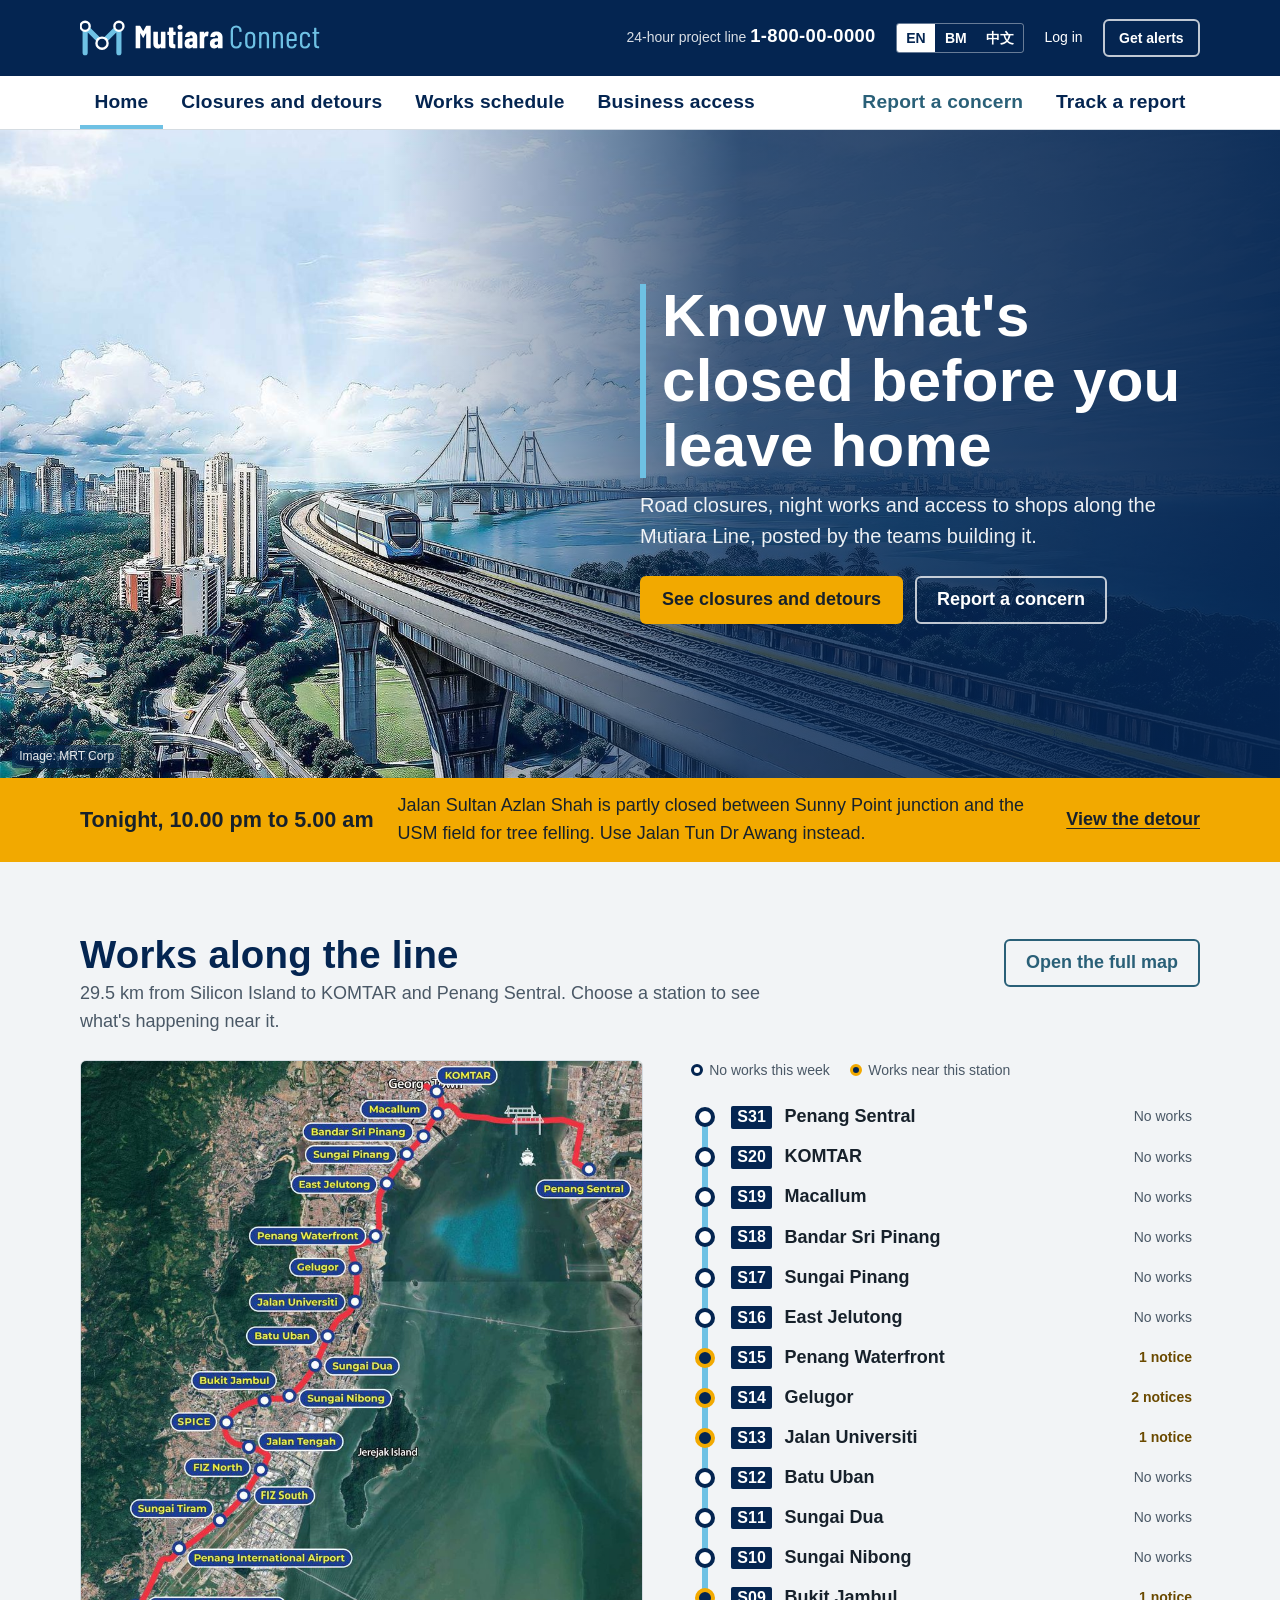
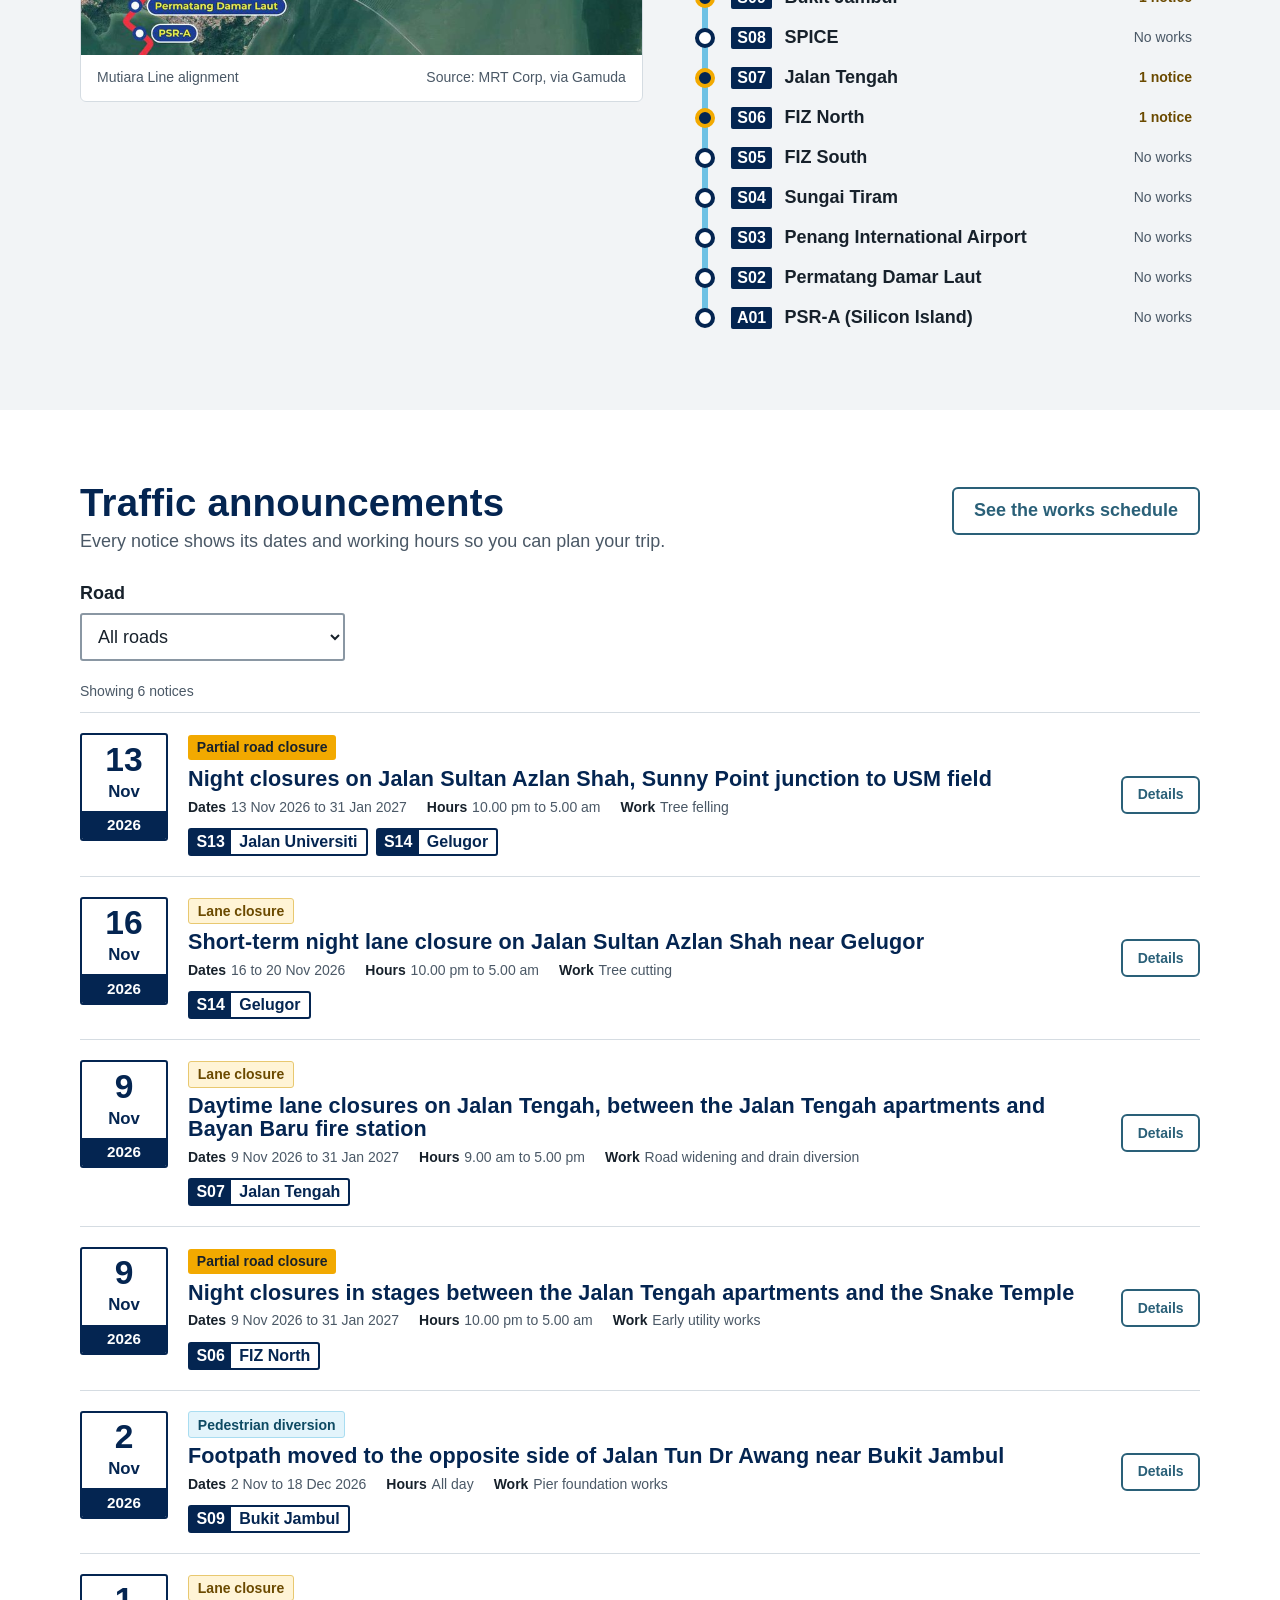
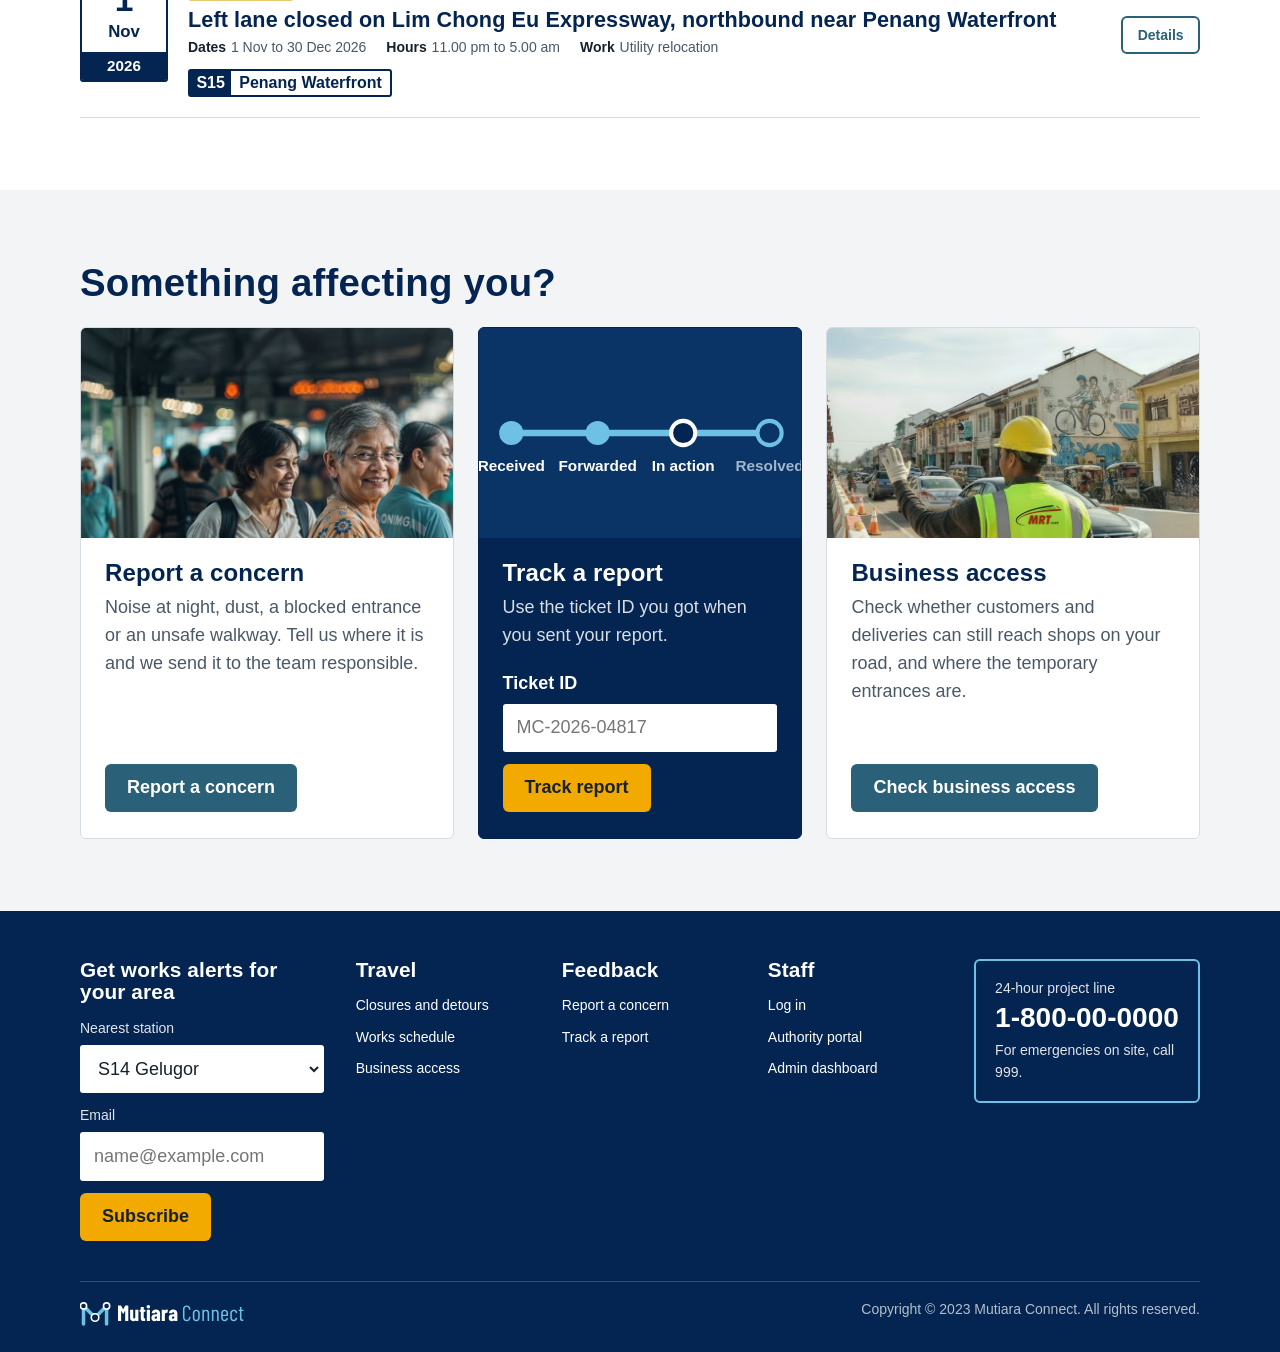
==== index.html @ 2055960b "Add Mutiara Connect homepage, shared theme, logo and starter pages (admin, login, report, schedule, " ====
<!DOCTYPE html>
<html lang="en">
<head>
  <meta charset="utf-8">
  <meta name="viewport" content="width=device-width, initial-scale=1">
  <title>Mutiara Connect | Penang LRT Mutiara Line construction updates</title>
  <meta name="description" content="Road closures, night works, business access and feedback for the Penang LRT Mutiara Line construction.">
  <link rel="icon" href="images/brand/icon.svg" type="image/svg+xml">
  <link rel="stylesheet" href="css/theme.css?v=2">
  <link rel="stylesheet" href="css/home.css?v=2">
</head>
<body data-page="home">
  <a class="skip-link" href="#main">Skip to main content</a>

  <!-- ===== HEADER (copy as-is to every page) ===== -->
  <header class="site-header">
    <div class="utility-bar">
      <div class="container">
        <a class="brand" href="index.html"><img src="images/brand/logo-white.svg" alt="Mutiara Connect home" width="331" height="60"></a>
        <div class="utility-links">
          <span class="hotline">24-hour project line <strong>1-800-00-0000</strong></span>
          <div class="lang-switch" role="group" aria-label="Language">
            <button type="button" aria-pressed="true">EN</button>
            <button type="button" aria-pressed="false">BM</button>
            <button type="button" aria-pressed="false">中文</button>
          </div>
          <a href="login.html">Log in</a>
          <a class="btn btn-sm btn-light" href="#alerts">Get alerts</a>
        </div>
        <button class="nav-toggle" type="button" aria-expanded="false" aria-controls="main-nav">Menu</button>
      </div>
    </div>
    <nav class="main-nav" id="main-nav" aria-label="Main">
      <div class="container">
        <ul>
          <li><a href="index.html" data-nav="home">Home</a></li>
          <li><a href="closures.html" data-nav="closures">Closures and detours</a></li>
          <li><a href="schedule.html" data-nav="schedule">Works schedule</a></li>
          <li><a href="business-access.html" data-nav="business">Business access</a></li>
          <li class="nav-report"><a href="report.html" data-nav="report">Report a concern</a></li>
          <li><a href="track.html" data-nav="track">Track a report</a></li>
        </ul>
      </div>
    </nav>
  </header>
  <!-- ===== END HEADER ===== -->

  <main id="main">
    <!-- Hero -->
    <section class="hero" aria-labelledby="hero-title">
      <img class="hero-photo" src="images/hero-mutiara-line.jpg" alt="Artist's impression of a Mutiara Line train on the elevated track beside the Penang coast" width="1920" height="1082">
      <div class="container hero-inner">
        <div class="hero-text">
          <h1 id="hero-title">Know what's closed before you leave home</h1>
          <p>Road closures, night works and access to shops along the Mutiara Line, posted by the teams building it.</p>
          <div class="hero-actions">
            <a class="btn btn-amber" href="closures.html">See closures and detours</a>
            <a class="btn btn-light" href="report.html">Report a concern</a>
          </div>
        </div>
      </div>
      <span class="photo-credit">Image: MRT Corp</span>
    </section>

    <!-- Tonight -->
    <section class="tonight" aria-label="Tonight's closure">
      <div class="container">
        <strong>Tonight, 10.00 pm to 5.00 am</strong>
        <p>Jalan Sultan Azlan Shah is partly closed between Sunny Point junction and the USM field for tree felling. Use Jalan Tun Dr Awang instead.</p>
        <a href="closures.html">View the detour</a>
      </div>
    </section>

    <!-- Map + stations -->
    <section class="section section--ground" aria-labelledby="line-title">
      <div class="container">
        <div class="section-head">
          <div>
            <h2 id="line-title">Works along the line</h2>
            <p>29.5 km from Silicon Island to KOMTAR and Penang Sentral. Choose a station to see what's happening near it.</p>
          </div>
          <a class="btn btn-outline" href="closures.html">Open the full map</a>
        </div>
        <div class="line-grid">
          <figure class="map-figure">
            <img src="images/alignment-map.jpg" alt="Map of the Mutiara Line alignment from PSR-A in the south to KOMTAR and Penang Sentral in the north" width="900" height="954">
            <figcaption><span>Mutiara Line alignment</span><span>Source: MRT Corp, via Gamuda</span></figcaption>
          </figure>
          <div>
            <p class="line-legend"><span>No works this week</span><span class="lg-works">Works near this station</span></p>
            <ol class="station-line">
              <li><a href="closures.html?station=S31"><span class="code">S31</span><span class="name">Penang Sentral</span><span class="works">No works</span></a></li>
              <li><a href="closures.html?station=S20"><span class="code">S20</span><span class="name">KOMTAR</span><span class="works">No works</span></a></li>
              <li><a href="closures.html?station=S19"><span class="code">S19</span><span class="name">Macallum</span><span class="works">No works</span></a></li>
              <li><a href="closures.html?station=S18"><span class="code">S18</span><span class="name">Bandar Sri Pinang</span><span class="works">No works</span></a></li>
              <li><a href="closures.html?station=S17"><span class="code">S17</span><span class="name">Sungai Pinang</span><span class="works">No works</span></a></li>
              <li><a href="closures.html?station=S16"><span class="code">S16</span><span class="name">East Jelutong</span><span class="works">No works</span></a></li>
              <li class="has-works"><a href="closures.html?station=S15"><span class="code">S15</span><span class="name">Penang Waterfront</span><span class="works">1 notice</span></a></li>
              <li class="has-works"><a href="closures.html?station=S14"><span class="code">S14</span><span class="name">Gelugor</span><span class="works">2 notices</span></a></li>
              <li class="has-works"><a href="closures.html?station=S13"><span class="code">S13</span><span class="name">Jalan Universiti</span><span class="works">1 notice</span></a></li>
              <li><a href="closures.html?station=S12"><span class="code">S12</span><span class="name">Batu Uban</span><span class="works">No works</span></a></li>
              <li><a href="closures.html?station=S11"><span class="code">S11</span><span class="name">Sungai Dua</span><span class="works">No works</span></a></li>
              <li><a href="closures.html?station=S10"><span class="code">S10</span><span class="name">Sungai Nibong</span><span class="works">No works</span></a></li>
              <li class="has-works"><a href="closures.html?station=S09"><span class="code">S09</span><span class="name">Bukit Jambul</span><span class="works">1 notice</span></a></li>
              <li><a href="closures.html?station=S08"><span class="code">S08</span><span class="name">SPICE</span><span class="works">No works</span></a></li>
              <li class="has-works"><a href="closures.html?station=S07"><span class="code">S07</span><span class="name">Jalan Tengah</span><span class="works">1 notice</span></a></li>
              <li class="has-works"><a href="closures.html?station=S06"><span class="code">S06</span><span class="name">FIZ North</span><span class="works">1 notice</span></a></li>
              <li><a href="closures.html?station=S05"><span class="code">S05</span><span class="name">FIZ South</span><span class="works">No works</span></a></li>
              <li><a href="closures.html?station=S04"><span class="code">S04</span><span class="name">Sungai Tiram</span><span class="works">No works</span></a></li>
              <li><a href="closures.html?station=S03"><span class="code">S03</span><span class="name">Penang International Airport</span><span class="works">No works</span></a></li>
              <li><a href="closures.html?station=S02"><span class="code">S02</span><span class="name">Permatang Damar Laut</span><span class="works">No works</span></a></li>
              <li><a href="closures.html?station=A01"><span class="code">A01</span><span class="name">PSR-A (Silicon Island)</span><span class="works">No works</span></a></li>
            </ol>
          </div>
        </div>
      </div>
    </section>

    <!-- Traffic announcements -->
    <section class="section" aria-labelledby="notices-title">
      <div class="container">
        <div class="section-head">
          <div>
            <h2 id="notices-title">Traffic announcements</h2>
            <p>Every notice shows its dates and working hours so you can plan your trip.</p>
          </div>
          <a class="btn btn-outline" href="schedule.html">See the works schedule</a>
        </div>

        <form class="filter-bar" onsubmit="return false">
          <div class="field">
            <label for="road-filter">Road</label>
            <select id="road-filter">
              <option value="all">All roads</option>
              <option value="sultan-azlan-shah">Jalan Sultan Azlan Shah</option>
              <option value="jalan-tengah">Jalan Tengah</option>
              <option value="tun-dr-awang">Jalan Tun Dr Awang</option>
              <option value="lim-chong-eu">Lim Chong Eu Expressway</option>
            </select>
          </div>
        </form>
        <p class="filter-count" id="filter-count" aria-live="polite">Showing 6 notices</p>

        <ul class="notice-list" id="notice-list">
          <li class="notice" data-road="sultan-azlan-shah">
            <div class="date-block" aria-hidden="true"><span class="d">13</span><span class="m">Nov</span><span class="y">2026</span></div>
            <div>
              <span class="tag tag-closure">Partial road closure</span>
              <h3><a href="closures.html#n1">Night closures on Jalan Sultan Azlan Shah, Sunny Point junction to USM field</a></h3>
              <dl class="notice-meta"><div><dt>Dates</dt><dd>13 Nov 2026 to 31 Jan 2027</dd></div><div><dt>Hours</dt><dd>10.00 pm to 5.00 am</dd></div><div><dt>Work</dt><dd>Tree felling</dd></div></dl>
              <div class="notice-places"><a class="station" href="closures.html?station=S13"><b>S13</b><span>Jalan Universiti</span></a><a class="station" href="closures.html?station=S14"><b>S14</b><span>Gelugor</span></a></div>
            </div>
            <a class="btn btn-sm btn-outline" href="closures.html#n1">Details</a>
          </li>
          <li class="notice" data-road="sultan-azlan-shah">
            <div class="date-block" aria-hidden="true"><span class="d">16</span><span class="m">Nov</span><span class="y">2026</span></div>
            <div>
              <span class="tag tag-lane">Lane closure</span>
              <h3><a href="closures.html#n2">Short-term night lane closure on Jalan Sultan Azlan Shah near Gelugor</a></h3>
              <dl class="notice-meta"><div><dt>Dates</dt><dd>16 to 20 Nov 2026</dd></div><div><dt>Hours</dt><dd>10.00 pm to 5.00 am</dd></div><div><dt>Work</dt><dd>Tree cutting</dd></div></dl>
              <div class="notice-places"><a class="station" href="closures.html?station=S14"><b>S14</b><span>Gelugor</span></a></div>
            </div>
            <a class="btn btn-sm btn-outline" href="closures.html#n2">Details</a>
          </li>
          <li class="notice" data-road="jalan-tengah">
            <div class="date-block" aria-hidden="true"><span class="d">9</span><span class="m">Nov</span><span class="y">2026</span></div>
            <div>
              <span class="tag tag-lane">Lane closure</span>
              <h3><a href="closures.html#n3">Daytime lane closures on Jalan Tengah, between the Jalan Tengah apartments and Bayan Baru fire station</a></h3>
              <dl class="notice-meta"><div><dt>Dates</dt><dd>9 Nov 2026 to 31 Jan 2027</dd></div><div><dt>Hours</dt><dd>9.00 am to 5.00 pm</dd></div><div><dt>Work</dt><dd>Road widening and drain diversion</dd></div></dl>
              <div class="notice-places"><a class="station" href="closures.html?station=S07"><b>S07</b><span>Jalan Tengah</span></a></div>
            </div>
            <a class="btn btn-sm btn-outline" href="closures.html#n3">Details</a>
          </li>
          <li class="notice" data-road="sultan-azlan-shah">
            <div class="date-block" aria-hidden="true"><span class="d">9</span><span class="m">Nov</span><span class="y">2026</span></div>
            <div>
              <span class="tag tag-closure">Partial road closure</span>
              <h3><a href="closures.html#n4">Night closures in stages between the Jalan Tengah apartments and the Snake Temple</a></h3>
              <dl class="notice-meta"><div><dt>Dates</dt><dd>9 Nov 2026 to 31 Jan 2027</dd></div><div><dt>Hours</dt><dd>10.00 pm to 5.00 am</dd></div><div><dt>Work</dt><dd>Early utility works</dd></div></dl>
              <div class="notice-places"><a class="station" href="closures.html?station=S06"><b>S06</b><span>FIZ North</span></a></div>
            </div>
            <a class="btn btn-sm btn-outline" href="closures.html#n4">Details</a>
          </li>
          <li class="notice" data-road="tun-dr-awang">
            <div class="date-block" aria-hidden="true"><span class="d">2</span><span class="m">Nov</span><span class="y">2026</span></div>
            <div>
              <span class="tag tag-walk">Pedestrian diversion</span>
              <h3><a href="closures.html#n5">Footpath moved to the opposite side of Jalan Tun Dr Awang near Bukit Jambul</a></h3>
              <dl class="notice-meta"><div><dt>Dates</dt><dd>2 Nov to 18 Dec 2026</dd></div><div><dt>Hours</dt><dd>All day</dd></div><div><dt>Work</dt><dd>Pier foundation works</dd></div></dl>
              <div class="notice-places"><a class="station" href="closures.html?station=S09"><b>S09</b><span>Bukit Jambul</span></a></div>
            </div>
            <a class="btn btn-sm btn-outline" href="closures.html#n5">Details</a>
          </li>
          <li class="notice" data-road="lim-chong-eu">
            <div class="date-block" aria-hidden="true"><span class="d">1</span><span class="m">Nov</span><span class="y">2026</span></div>
            <div>
              <span class="tag tag-lane">Lane closure</span>
              <h3><a href="closures.html#n6">Left lane closed on Lim Chong Eu Expressway, northbound near Penang Waterfront</a></h3>
              <dl class="notice-meta"><div><dt>Dates</dt><dd>1 Nov to 30 Dec 2026</dd></div><div><dt>Hours</dt><dd>11.00 pm to 5.00 am</dd></div><div><dt>Work</dt><dd>Utility relocation</dd></div></dl>
              <div class="notice-places"><a class="station" href="closures.html?station=S15"><b>S15</b><span>Penang Waterfront</span></a></div>
            </div>
            <a class="btn btn-sm btn-outline" href="closures.html#n6">Details</a>
          </li>
        </ul>
        <p class="filter-count" id="no-results" hidden>No current notices on this road.</p>
      </div>
    </section>

    <!-- Tasks -->
    <section class="section section--ground" aria-labelledby="tasks-title">
      <div class="container">
        <div class="section-head"><h2 id="tasks-title">Something affecting you?</h2></div>
        <div class="tasks">
          <article class="task">
            <img src="images/station-commuters.jpg" alt="" width="1200" height="445">
            <div class="task-body">
              <h3>Report a concern</h3>
              <p>Noise at night, dust, a blocked entrance or an unsafe walkway. Tell us where it is and we send it to the team responsible.</p>
              <a class="btn btn-primary" href="report.html">Report a concern</a>
            </div>
          </article>

          <article class="task task-track">
            <div class="track-line" aria-hidden="true">
              <svg viewBox="0 0 400 210" preserveAspectRatio="xMidYMid meet">
                <line x1="40" y1="105" x2="360" y2="105" stroke="#6EC1E4" stroke-width="8" stroke-linecap="round"/>
                <circle cx="40" cy="105" r="15" fill="#6EC1E4"/>
                <circle cx="147" cy="105" r="15" fill="#6EC1E4"/>
                <circle cx="253" cy="105" r="15" fill="#042551" stroke="#FFFFFF" stroke-width="5"/>
                <circle cx="360" cy="105" r="15" fill="#0B3466" stroke="#6EC1E4" stroke-width="5"/>
                <g font-family="Barlow Condensed, Arial Narrow, sans-serif" font-size="19" font-weight="600" fill="#FFFFFF" text-anchor="middle">
                  <text x="40" y="152">Received</text><text x="147" y="152">Forwarded</text><text x="253" y="152">In action</text><text x="360" y="152" fill="#9FB6CC">Resolved</text>
                </g>
              </svg>
            </div>
            <div class="task-body">
              <h3>Track a report</h3>
              <p>Use the ticket ID you got when you sent your report.</p>
              <form action="track.html" method="get">
                <label for="ticket">Ticket ID</label>
                <input id="ticket" name="id" type="text" placeholder="MC-2026-04817" autocomplete="off">
                <button class="btn btn-amber" type="submit">Track report</button>
              </form>
            </div>
          </article>

          <article class="task">
            <img src="images/traffic-marshal.jpg" alt="" width="760" height="790" style="object-position: center 30%">
            <div class="task-body">
              <h3>Business access</h3>
              <p>Check whether customers and deliveries can still reach shops on your road, and where the temporary entrances are.</p>
              <a class="btn btn-primary" href="business-access.html">Check business access</a>
            </div>
          </article>
        </div>
      </div>
    </section>
  </main>

  <!-- ===== FOOTER (copy as-is to every page) ===== -->
  <footer class="site-footer">
    <div class="container">
      <div class="footer-main">
        <form class="alert-signup" id="alerts" action="#alerts" onsubmit="return false">
          <h2>Get works alerts for your area</h2>
          <label for="alert-station">Nearest station</label>
          <select id="alert-station">
            <option>S14 Gelugor</option><option>S13 Jalan Universiti</option><option>S07 Jalan Tengah</option><option>S20 KOMTAR</option><option>S09 Bukit Jambul</option>
          </select>
          <label for="alert-email">Email</label>
          <input id="alert-email" type="email" placeholder="name@example.com">
          <button class="btn btn-amber" type="submit">Subscribe</button>
        </form>
        <div>
          <h2>Travel</h2>
          <ul><li><a href="closures.html">Closures and detours</a></li><li><a href="schedule.html">Works schedule</a></li><li><a href="business-access.html">Business access</a></li></ul>
        </div>
        <div>
          <h2>Feedback</h2>
          <ul><li><a href="report.html">Report a concern</a></li><li><a href="track.html">Track a report</a></li></ul>
        </div>
        <div>
          <h2>Staff</h2>
          <ul><li><a href="login.html">Log in</a></li><li><a href="authority.html">Authority portal</a></li><li><a href="admin.html">Admin dashboard</a></li></ul>
        </div>
        <div class="hotline-box">
          24-hour project line
          <span class="num">1-800-00-0000</span>
          For emergencies on site, call 999.
        </div>
      </div>
      <div class="footer-base">
        <img src="images/brand/logo-white.svg" alt="Mutiara Connect" width="331" height="60">
        <span>Copyright &copy; 2023 Mutiara Connect. All rights reserved.</span>
      </div>
    </div>
  </footer>
  <!-- ===== END FOOTER ===== -->

  <script src="js/main.js?v=2"></script>
</body>
</html>
---- css/theme.css ----
/* =========================================================
   Mutiara Connect – shared theme
   Every page links this file. Do not restyle the header,
   nav or footer per page: change them here so all pages match.
   ========================================================= */

/* ---------- Fonts (self-hosted, work offline) ---------- */
@font-face { font-family: "Barlow Condensed"; font-weight: 600; font-display: swap;
  src: url("../fonts/barlow-condensed-latin-600-normal.woff2") format("woff2"); }
@font-face { font-family: "Barlow Condensed"; font-weight: 700; font-display: swap;
  src: url("../fonts/barlow-condensed-latin-700-normal.woff2") format("woff2"); }
@font-face { font-family: "Atkinson Hyperlegible"; font-weight: 400; font-display: swap;
  src: url("../fonts/atkinson-hyperlegible-latin-400-normal.woff2") format("woff2"); }
@font-face { font-family: "Atkinson Hyperlegible"; font-weight: 700; font-display: swap;
  src: url("../fonts/atkinson-hyperlegible-latin-700-normal.woff2") format("woff2"); }

/* ---------- Design tokens ---------- */
:root {
  /* colour */
  --navy: #042551;        /* header, footer, page headers */
  --blue: #2A6078;        /* buttons, links, primary actions */
  --blue-dark: #1F4A5D;   /* hover on blue */
  --sky: #6EC1E4;         /* the line, focus ring, accents on navy */
  --amber: #F2A900;       /* closures and alerts ONLY */
  --amber-soft: #FFF4D6;
  --ground: #F2F4F6;      /* page background bands */
  --line: #D5DCE2;        /* borders */
  --ink: #17212B;         /* body text */
  --ink-soft: #4A5866;    /* secondary text */
  --white: #FFFFFF;
  --green: #2E7D4F;       /* resolved / open */
  --red: #B3261E;         /* errors */

  /* type */
  --font-display: "Barlow Condensed", "Arial Narrow", sans-serif;
  --font-body: "Atkinson Hyperlegible", "Segoe UI", Arial, sans-serif;
  --text-sm: 0.875rem;    /* 15.75px */
  --text-base: 1.125rem;  /* 18px body: readable for elderly users */
  --text-lg: 1.25rem;
  --h1: clamp(2.5rem, 5vw, 3.75rem);
  --h2: clamp(1.9rem, 3.2vw, 2.4rem);
  --h3: 1.5rem;

  /* layout */
  --container: 1200px;
  --gutter: clamp(1rem, 4vw, 2.5rem);
  --radius-sm: 3px;       /* chips, inputs */
  --radius: 6px;          /* buttons, panels */
}

/* ---------- Base ---------- */
*, *::before, *::after { box-sizing: border-box; }
[hidden] { display: none !important; }  /* lets JS hide items even when CSS sets display */
html { -webkit-text-size-adjust: 100%; }
body {
  margin: 0;
  font-family: var(--font-body);
  font-size: var(--text-base);
  line-height: 1.55;
  color: var(--ink);
  background: var(--white);
}
img { max-width: 100%; display: block; }
h1, h2, h3, h4 {
  font-family: var(--font-display);
  font-weight: 700;
  line-height: 1.08;
  letter-spacing: 0.005em;
  margin: 0 0 0.5em;
  color: var(--navy);
}
h1 { font-size: var(--h1); }
h2 { font-size: var(--h2); }
h3 { font-size: var(--h3); font-weight: 600; }
p { margin: 0 0 1em; max-width: 68ch; }
a { color: var(--blue); text-underline-offset: 3px; }
a:hover { color: var(--blue-dark); }
:focus-visible { outline: 3px solid var(--sky); outline-offset: 2px; }

.container { max-width: var(--container); margin: 0 auto; padding: 0 var(--gutter); }
.section { padding: clamp(2.5rem, 6vw, 4.5rem) 0; }
.section--ground { background: var(--ground); }
.section-head { display: flex; align-items: baseline; justify-content: space-between; gap: 1rem; flex-wrap: wrap; margin-bottom: 1.5rem; }
.section-head h2 { margin: 0; }
.section-head p { margin: 0.25rem 0 0; color: var(--ink-soft); }
.visually-hidden { position: absolute !important; width: 1px; height: 1px; overflow: hidden; clip: rect(0 0 0 0); white-space: nowrap; }
.skip-link { position: absolute; left: 1rem; top: -3rem; background: var(--white); color: var(--navy); padding: 0.5rem 1rem; z-index: 100; font-weight: 700; }
.skip-link:focus { top: 0.5rem; }

/* ---------- Buttons ---------- */
.btn {
  display: inline-flex; align-items: center; justify-content: center; gap: 0.5rem;
  min-height: 48px; padding: 0.6rem 1.25rem;
  font: 700 var(--text-base)/1.2 var(--font-body);
  border-radius: var(--radius); border: 2px solid transparent;
  text-decoration: none; cursor: pointer;
}
.btn-primary { background: var(--blue); color: var(--white); }
.btn-primary:hover { background: var(--blue-dark); color: var(--white); }
.btn-amber { background: var(--amber); color: var(--ink); }
.btn-amber:hover { background: #DB9900; color: var(--ink); }
.btn-outline { background: transparent; color: var(--blue); border-color: var(--blue); }
.btn-outline:hover { background: var(--blue); color: var(--white); }
.btn-light { background: transparent; color: var(--white); border-color: rgba(255,255,255,.75); }
.btn-light:hover { background: var(--white); color: var(--navy); }
.btn-sm { min-height: 38px; padding: 0.35rem 0.9rem; font-size: var(--text-sm); }

/* ---------- Header: utility bar + main nav (Sydney Metro pattern) ---------- */
.utility-bar { background: var(--navy); color: var(--white); }
.utility-bar .container { display: flex; align-items: center; gap: 1.5rem; min-height: 76px; }
.brand { display: inline-flex; flex-shrink: 0; }
.brand img { height: 44px; width: auto; }
.utility-links { margin-left: auto; display: flex; align-items: center; gap: 1.25rem; font-size: var(--text-sm); }
.utility-links a { color: var(--white); text-decoration: none; }
.utility-links a:hover { text-decoration: underline; color: var(--white); }
.hotline { color: rgba(255,255,255,.85); white-space: nowrap; }
.hotline strong { color: var(--white); font: 700 1.15rem/1 var(--font-display); letter-spacing: .02em; }
.lang-switch { display: inline-flex; border: 1px solid rgba(255,255,255,.4); border-radius: var(--radius-sm); overflow: hidden; }
.lang-switch button { background: none; border: 0; color: var(--white); font: 700 var(--text-sm)/1 var(--font-body); padding: 0.45rem 0.6rem; cursor: pointer; }
.lang-switch button[aria-pressed="true"] { background: var(--white); color: var(--navy); }
.nav-toggle { display: none; margin-left: auto; background: none; border: 2px solid rgba(255,255,255,.6); color: var(--white); border-radius: var(--radius); font: 700 var(--text-sm)/1 var(--font-body); padding: 0.6rem 0.8rem; cursor: pointer; }

.main-nav { background: var(--white); border-bottom: 1px solid var(--line); }
.main-nav ul { list-style: none; margin: 0; padding: 0; display: flex; gap: 0.25rem; }
.main-nav a {
  display: block; padding: 1rem 0.9rem 0.85rem;
  font: 600 1.2rem/1 var(--font-display); letter-spacing: 0.01em;
  color: var(--navy); text-decoration: none;
  border-bottom: 4px solid transparent;
}
.main-nav a:hover { border-bottom-color: var(--line); }
.main-nav a[aria-current="page"] { border-bottom-color: var(--sky); }
.main-nav li.nav-report { margin-left: auto; }
.main-nav li.nav-report a { color: var(--blue); }

/* ---------- Inner page header (use on every page except home) ---------- */
.page-header { background: var(--navy); color: var(--white); padding: 2.25rem 0 2.5rem; }
.page-header .breadcrumb { font-size: var(--text-sm); margin-bottom: 1rem; color: rgba(255,255,255,.8); }
.page-header .breadcrumb a { color: var(--white); }
.page-header h1 { color: var(--white); margin: 0; padding-left: 1rem; border-left: 6px solid var(--sky); }
.page-header p { margin: 0.9rem 0 0; color: rgba(255,255,255,.88); font-size: var(--text-lg); }

/* ---------- Signage chips ---------- */
.station {
  display: inline-flex; align-items: stretch; border: 2px solid var(--navy); border-radius: var(--radius-sm);
  font: 600 1rem/1 var(--font-display); text-decoration: none; color: var(--navy); background: var(--white);
  white-space: nowrap;
}
.station b { background: var(--navy); color: var(--white); padding: 0.25rem 0.4rem; font-weight: 700; }
.station span { padding: 0.25rem 0.5rem; }
a.station:hover { background: var(--ground); color: var(--navy); }
.tag {
  display: inline-block; padding: 0.2rem 0.55rem; border-radius: var(--radius-sm);
  font: 700 var(--text-sm)/1.3 var(--font-body);
}
.tag-closure { background: var(--amber); color: var(--ink); }
.tag-lane { background: var(--amber-soft); color: #6B4A00; border: 1px solid #E8C870; }
.tag-walk { background: #E3F4FB; color: #0E4A63; border: 1px solid #A9DDF1; }
.tag-business { background: #E8EEF2; color: var(--blue-dark); border: 1px solid #C3D1DA; }

/* ---------- Notice list (traffic announcements) ---------- */
.notice-list { list-style: none; margin: 0; padding: 0; border-top: 1px solid var(--line); }
.notice { display: grid; grid-template-columns: 88px 1fr auto; gap: 1.25rem; padding: 1.25rem 0; border-bottom: 1px solid var(--line); align-items: start; }
.date-block { text-align: center; border: 2px solid var(--navy); border-radius: var(--radius-sm); overflow: hidden; font-family: var(--font-display); color: var(--navy); }
.date-block .d { display: block; font-size: 2.1rem; font-weight: 700; line-height: 1; padding: 0.45rem 0 0.15rem; }
.date-block .m { display: block; font-size: 1.05rem; font-weight: 600; padding-bottom: 0.4rem; }
.date-block .y { display: block; background: var(--navy); color: var(--white); font-size: 0.95rem; font-weight: 600; padding: 0.15rem 0; }
.notice h3 { font-size: 1.35rem; margin: 0.35rem 0 0.4rem; }
.notice h3 a { color: var(--navy); text-decoration: none; }
.notice h3 a:hover { text-decoration: underline; }
.notice-meta { display: flex; flex-wrap: wrap; gap: 0.5rem 1.25rem; color: var(--ink-soft); font-size: var(--text-sm); margin: 0 0 0.6rem; }
.notice-meta dt { font-weight: 700; color: var(--ink); display: inline; }
.notice-meta dd { display: inline; margin: 0 0 0 0.3rem; }
.notice-places { display: flex; flex-wrap: wrap; gap: 0.5rem; }
.notice .btn { align-self: center; }

/* ---------- Panels & forms ---------- */
.panel { background: var(--white); border: 1px solid var(--line); border-radius: var(--radius); padding: 1.5rem; }
.field { margin-bottom: 1.25rem; }
.field label { display: block; font-weight: 700; margin-bottom: 0.35rem; }
.field .help { display: block; color: var(--ink-soft); font-size: var(--text-sm); margin-bottom: 0.35rem; }
input[type="text"], input[type="email"], input[type="password"], input[type="tel"], input[type="date"], select, textarea {
  width: 100%; min-height: 48px; padding: 0.6rem 0.75rem;
  font: var(--text-base)/1.4 var(--font-body); color: var(--ink);
  background: var(--white); border: 2px solid #8A97A3; border-radius: var(--radius-sm);
}
textarea { min-height: 140px; resize: vertical; }
input:focus, select:focus, textarea:focus { border-color: var(--blue); }
.field.has-error input, .field.has-error select, .field.has-error textarea { border-color: var(--red); }
.error-text { color: var(--red); font-weight: 700; font-size: var(--text-sm); }

/* ---------- Complaint status steps (Track a report) ---------- */
.status-steps { list-style: none; margin: 0; padding: 0; display: grid; grid-template-columns: repeat(4, 1fr); counter-reset: none; }
.status-steps li { position: relative; padding-top: 2rem; font-weight: 700; color: var(--ink-soft); font-size: var(--text-sm); }
.status-steps li::before { content: ""; position: absolute; top: 0.45rem; left: 0; right: 0; height: 4px; background: var(--line); }
.status-steps li::after { content: ""; position: absolute; top: 0; left: 0; width: 18px; height: 18px; border-radius: 50%; background: var(--white); border: 3px solid var(--line); }
.status-steps li.done, .status-steps li.current { color: var(--navy); }
.status-steps li.done::before, .status-steps li.current::before { background: var(--sky); }
.status-steps li.done::after { background: var(--sky); border-color: var(--sky); }
.status-steps li.current::after { border-color: var(--navy); background: var(--white); }

/* ---------- Tables (admin / authority) ---------- */
.table { width: 100%; border-collapse: collapse; font-size: var(--text-sm); }
.table th { text-align: left; background: var(--ground); color: var(--navy); font-family: var(--font-display); font-size: 1.05rem; font-weight: 600; padding: 0.7rem 0.75rem; border-bottom: 2px solid var(--navy); }
.table td { padding: 0.75rem; border-bottom: 1px solid var(--line); vertical-align: top; }

/* ---------- Footer ---------- */
.site-footer { background: var(--navy); color: rgba(255,255,255,.88); font-size: var(--text-sm); }
.site-footer a { color: var(--white); text-decoration: none; }
.site-footer a:hover { text-decoration: underline; color: var(--white); }
.footer-main { display: grid; grid-template-columns: 1.4fr 1fr 1fr 1fr 1.2fr; gap: 2rem; padding: 3rem 0 2.5rem; }
.site-footer h2 { color: var(--white); font-size: 1.3rem; margin-bottom: 0.9rem; }
.site-footer ul { list-style: none; margin: 0; padding: 0; display: grid; gap: 0.6rem; }
.alert-signup label { display: block; margin-bottom: 0.35rem; }
.alert-signup select, .alert-signup input { margin-bottom: 0.75rem; border-color: transparent; }
.hotline-box { border: 2px solid var(--sky); border-radius: var(--radius); padding: 1.1rem 1.2rem; align-self: start; }
.hotline-box .num { display: block; white-space: nowrap; font: 700 1.75rem/1.1 var(--font-display); color: var(--white); margin: 0.2rem 0 0.4rem; }
.footer-base { border-top: 1px solid rgba(255,255,255,.18); padding: 1.1rem 0 1.4rem; display: flex; justify-content: space-between; gap: 1rem; flex-wrap: wrap; color: rgba(255,255,255,.7); }
.footer-base img { height: 30px; width: auto; }

/* ---------- Responsive ---------- */
@media (max-width: 1080px) {
  .hotline { display: none; }
  .footer-main { grid-template-columns: 1fr 1fr; }
}
@media (max-width: 860px) {
  .utility-links { display: none; }
  .nav-toggle { display: inline-block; }
  .main-nav { display: none; }
  .nav-open .main-nav, .nav-open .utility-links { display: block; }
  .nav-open .utility-links { margin: 0; padding: 0 var(--gutter) 1rem; background: var(--navy); }
  .nav-open .utility-links > * { display: inline-flex; margin: 0.5rem 1rem 0 0; }
  .main-nav ul { flex-direction: column; }
  .main-nav li.nav-report { margin-left: 0; }
  .main-nav a { border-bottom: 1px solid var(--line); border-left: 4px solid transparent; padding: 0.9rem 1rem; }
  .main-nav a[aria-current="page"] { border-left-color: var(--sky); border-bottom-color: var(--line); }
  .notice { grid-template-columns: 72px 1fr; }
  .notice .btn { grid-column: 2; justify-self: start; }
  .status-steps { grid-template-columns: repeat(2, 1fr); row-gap: 1.25rem; }
}
@media (max-width: 560px) {
  .footer-main { grid-template-columns: 1fr; }
  .brand img { height: 38px; }
}
@media (prefers-reduced-motion: reduce) {
  * { scroll-behavior: auto !important; transition: none !important; animation: none !important; }
}
---- css/home.css ----
/* Mutiara Connect – homepage only. Shared styles live in theme.css. */

/* Hero: full-width banner photo with the title on top (Sydney Metro pattern) */
.hero { position: relative; background: var(--navy); color: var(--white); overflow: hidden; }
.hero-photo {
  position: absolute; inset: 0; width: 100%; height: 100%;
  object-fit: cover; object-position: 30% 70%;
}
/* navy fades in from the right so the text stays readable and the train on the left stays clear */
.hero::after {
  content: ""; position: absolute; inset: 0;
  background: linear-gradient(90deg, rgba(4,37,81,0) 30%, rgba(4,37,81,.78) 58%, rgba(4,37,81,.94) 100%);
}
.hero-inner {
  position: relative; z-index: 1;
  min-height: clamp(480px, 72vh, 680px);
  display: flex; align-items: center; justify-content: flex-end;
}
.hero-text { width: min(560px, 100%); padding: 2.5rem 0; }
.hero-text h1 { color: var(--white); margin-bottom: 0.7rem; padding-left: 1rem; border-left: 6px solid var(--sky); }
.hero-text p { font-size: var(--text-lg); color: rgba(255,255,255,.92); margin-bottom: 1.5rem; }
.hero-actions { display: flex; flex-wrap: wrap; gap: 0.75rem; }
.photo-credit { position: absolute; z-index: 1; left: 0.75rem; bottom: 0.6rem; font-size: 0.75rem; color: rgba(255,255,255,.9); background: rgba(4,37,81,.6); padding: 0.15rem 0.45rem; border-radius: var(--radius-sm); }

/* Tonight strip: the one amber band on the page */
.tonight { background: var(--amber); color: var(--ink); }
.tonight .container { display: flex; align-items: center; gap: 1rem 1.5rem; flex-wrap: wrap; padding-top: 0.9rem; padding-bottom: 0.9rem; }
.tonight strong { font-family: var(--font-display); font-size: 1.35rem; font-weight: 700; }
.tonight p { margin: 0; flex: 1 1 420px; }
.tonight a { color: var(--ink); font-weight: 700; }

/* Map + station line */
.line-grid { display: grid; grid-template-columns: minmax(0, 1.05fr) minmax(0, 0.95fr); gap: clamp(1.5rem, 4vw, 3rem); align-items: start; }
.map-figure { position: sticky; top: 1rem; margin: 0; background: var(--white); border: 1px solid var(--line); border-radius: var(--radius); overflow: hidden; }
.map-figure img { width: 100%; height: auto; }
.map-figure figcaption { padding: 0.75rem 1rem; font-size: var(--text-sm); color: var(--ink-soft); display: flex; justify-content: space-between; gap: 1rem; flex-wrap: wrap; }

.station-line { list-style: none; margin: 0; padding: 0; position: relative; }
.station-line::before { content: ""; position: absolute; left: 11px; top: 14px; bottom: 14px; width: 6px; background: var(--sky); border-radius: 3px; }
.station-line li { position: relative; padding-left: 40px; }
.station-line li::before {
  content: ""; position: absolute; left: 4px; top: 50%; translate: 0 -50%;
  width: 20px; height: 20px; border-radius: 50%; background: var(--white); border: 4px solid var(--navy);
}
.station-line li.has-works::before { border-color: var(--amber); background: var(--navy); }
.station-line a {
  display: flex; align-items: center; gap: 0.75rem; padding: 0.38rem 0.5rem; margin-left: -0.5rem;
  text-decoration: none; color: var(--ink); border-radius: var(--radius-sm);
}
.station-line a:hover { background: var(--white); }
.station-line .code { font: 700 1rem/1 var(--font-display); color: var(--white); background: var(--navy); padding: 0.2rem 0.35rem; border-radius: 2px; min-width: 2.6rem; text-align: center; }
.station-line .name { font-weight: 700; }
.station-line .works { margin-left: auto; font-size: var(--text-sm); color: var(--ink-soft); white-space: nowrap; }
.station-line .has-works .works { color: #6B4A00; font-weight: 700; }
.line-legend { display: flex; gap: 1.25rem; flex-wrap: wrap; font-size: var(--text-sm); color: var(--ink-soft); margin: 0 0 1rem; }
.line-legend span::before { content: ""; display: inline-block; width: 12px; height: 12px; border-radius: 50%; margin-right: 0.4rem; vertical-align: -1px; border: 3px solid var(--navy); background: var(--white); }
.line-legend .lg-works::before { border-color: var(--amber); background: var(--navy); }

/* Announcements filter */
.filter-bar { display: flex; align-items: end; gap: 1rem; flex-wrap: wrap; margin-bottom: 1.25rem; }
.filter-bar .field { margin: 0; min-width: 260px; }
.filter-count { color: var(--ink-soft); font-size: var(--text-sm); margin: 0 0 0.6rem; }

/* What do you need to do */
.tasks { display: grid; grid-template-columns: 1.15fr 1fr 1.15fr; gap: 1.5rem; }
.task { background: var(--white); border: 1px solid var(--line); border-radius: var(--radius); overflow: hidden; display: flex; flex-direction: column; }
.task img { width: 100%; height: 210px; object-fit: cover; }
.task-body { padding: 1.4rem 1.5rem 1.6rem; display: flex; flex-direction: column; gap: 0.5rem; flex: 1; }
.task-body h3 { margin: 0; }
.task-body p { margin: 0 0 0.75rem; color: var(--ink-soft); }
.task-body .btn { margin-top: auto; align-self: flex-start; }
.task-track { background: var(--navy); border-color: var(--navy); color: var(--white); }
.task-track h3 { color: var(--white); }
.task-track p { color: rgba(255,255,255,.85); }
.task-track label { color: var(--white); font-weight: 700; display: block; margin-bottom: 0.35rem; }
.task-track input { border-color: transparent; margin-bottom: 0.75rem; }
.track-line { height: 210px; position: relative; background: #0B3466; overflow: hidden; }
.track-line svg { position: absolute; inset: 0; width: 100%; height: 100%; }

@media (max-width: 980px) {
  .line-grid { grid-template-columns: 1fr; }
  .map-figure { position: static; }
  .tasks { grid-template-columns: 1fr; }
  .task img, .track-line { height: 180px; }
}
@media (max-width: 700px) {
  .hero-photo { position: static; height: 260px; }
  .hero::after { display: none; }
  .hero-inner { min-height: 0; display: block; }
  .hero-text { padding: 1.75rem 0 2rem; }
  .photo-credit { top: 0.6rem; bottom: auto; }
}
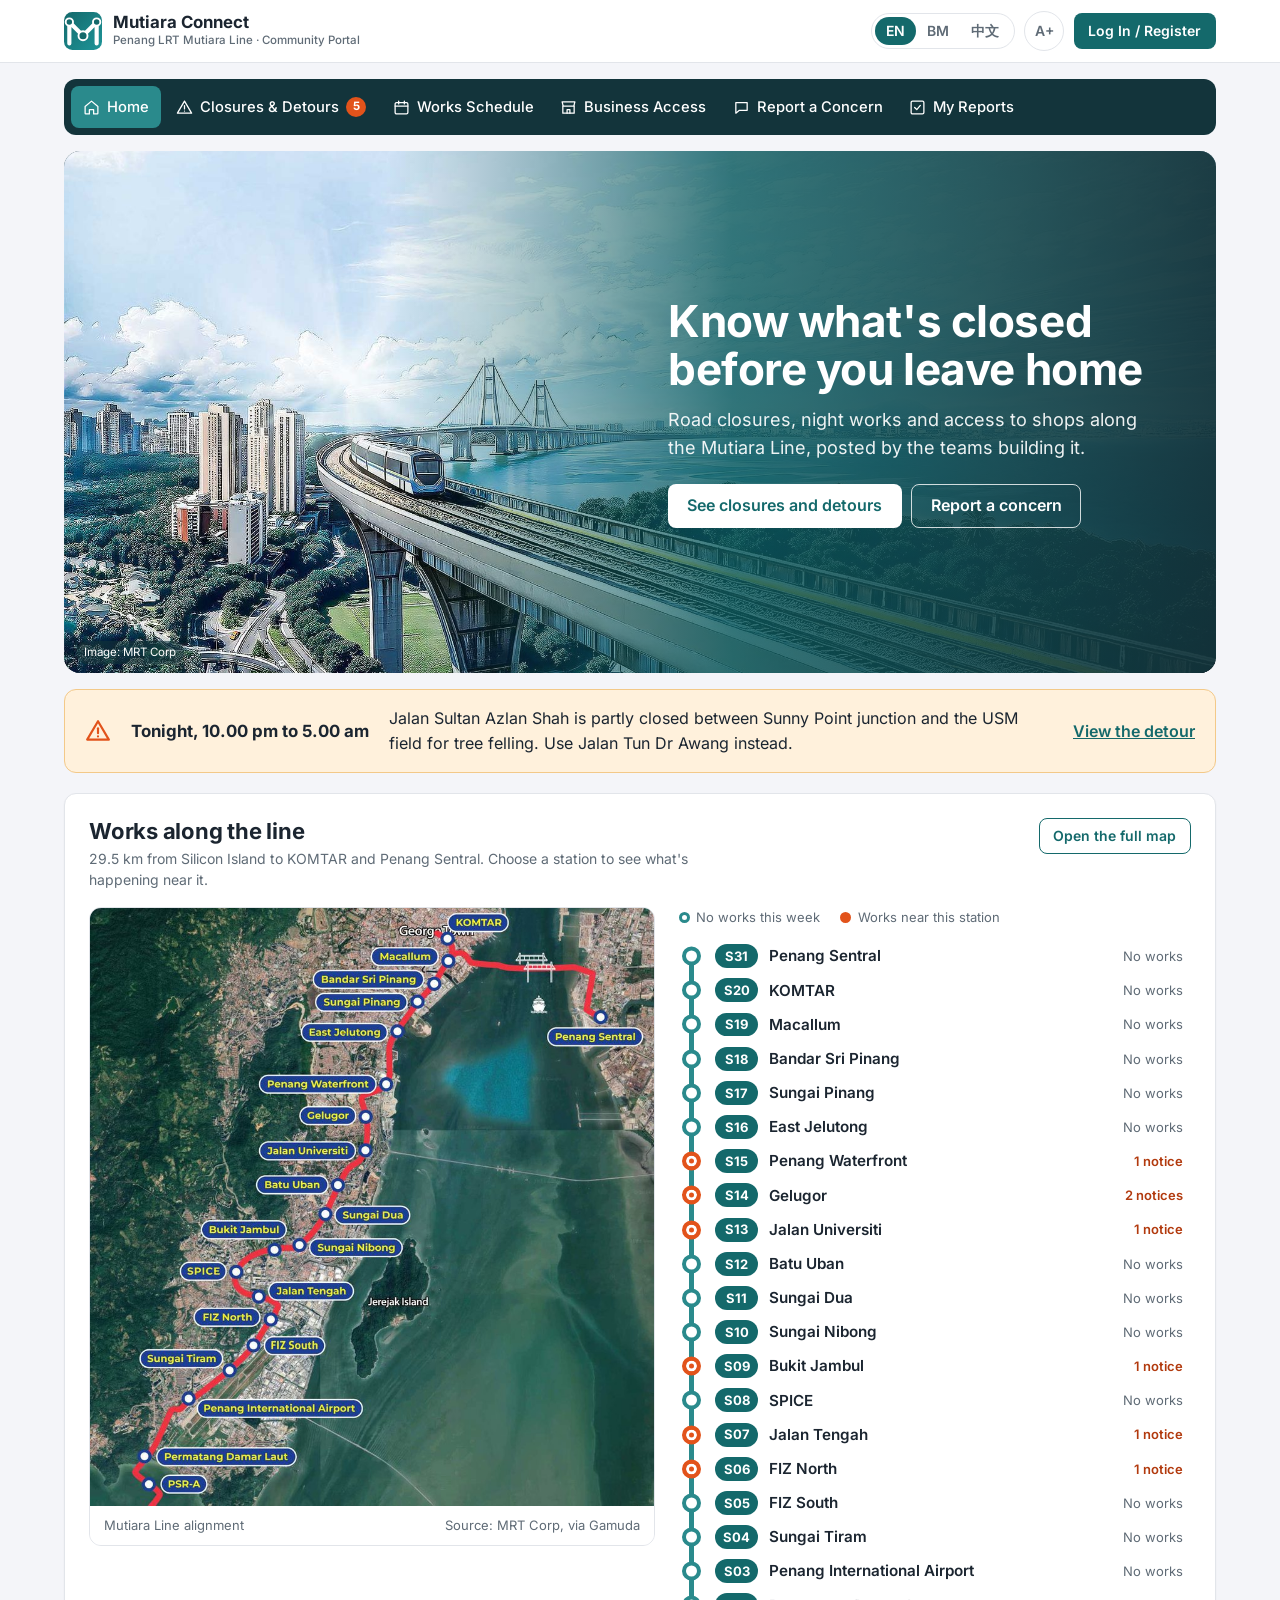
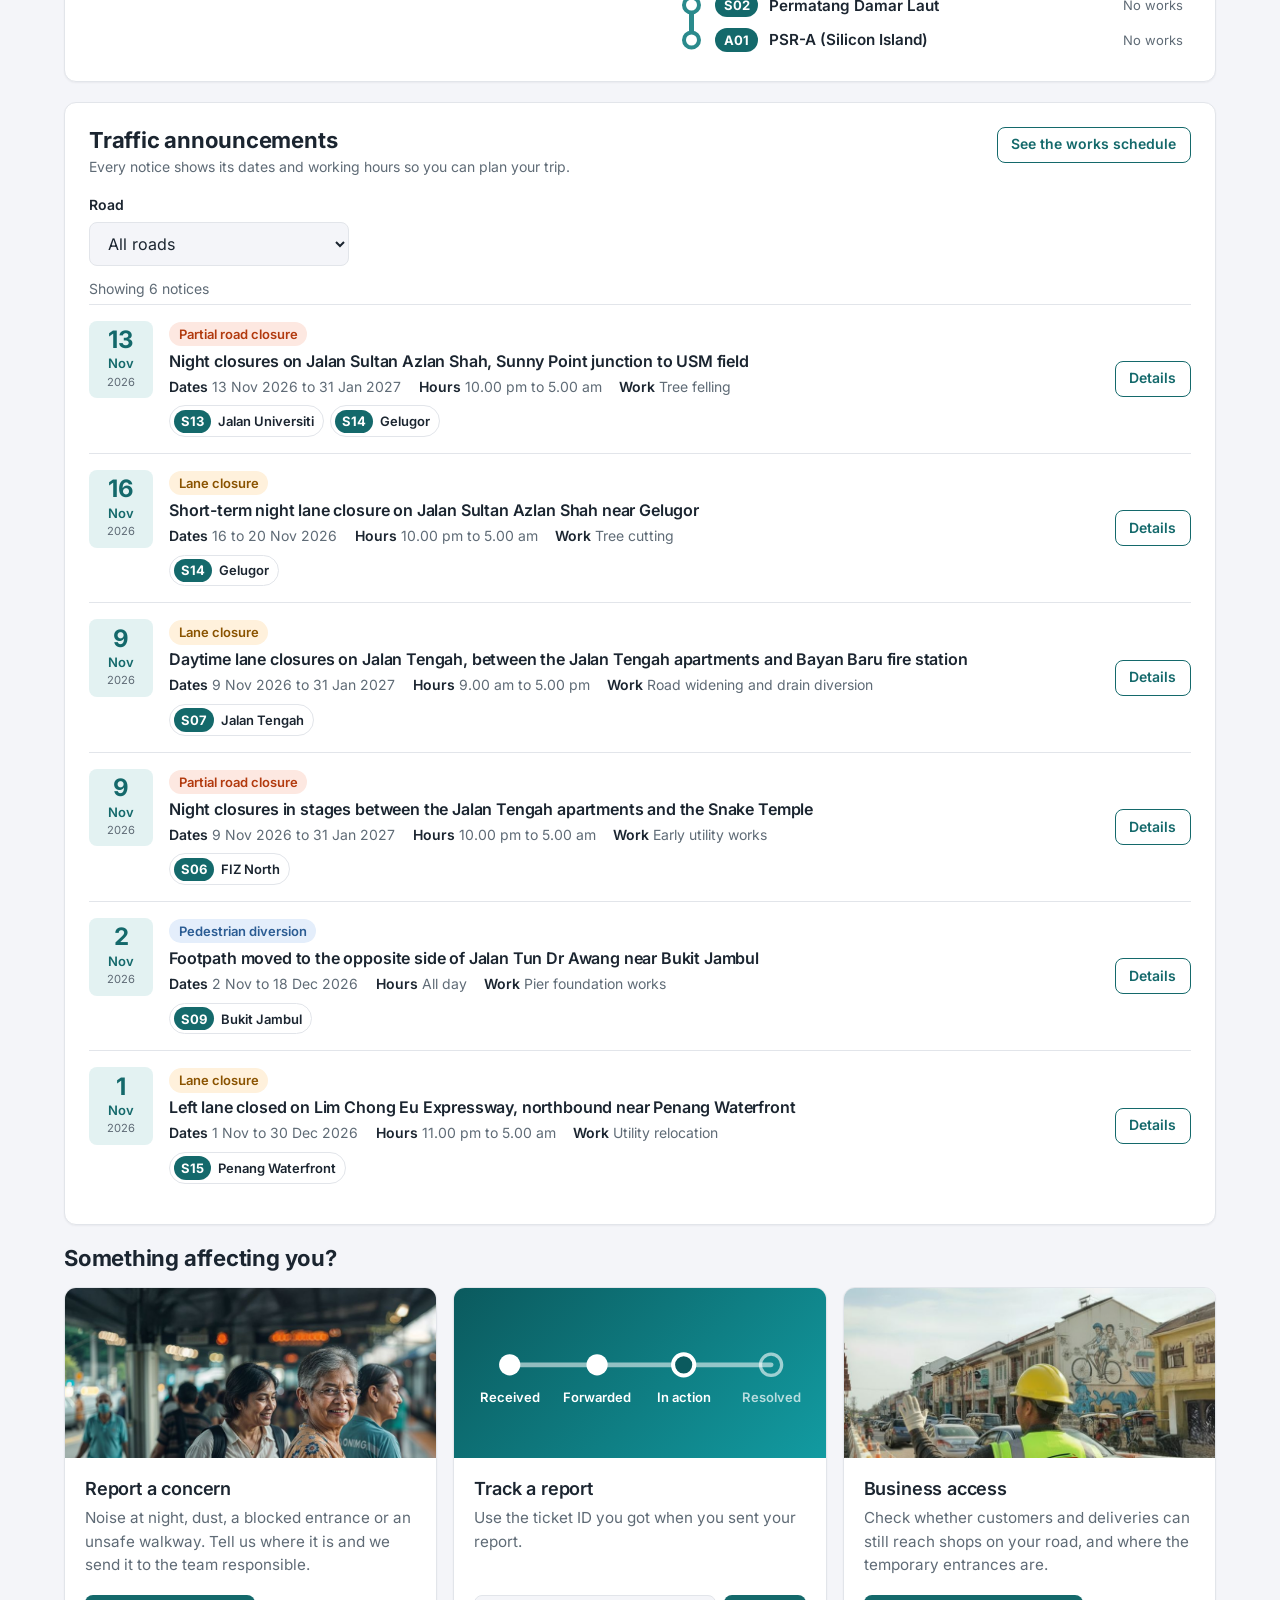
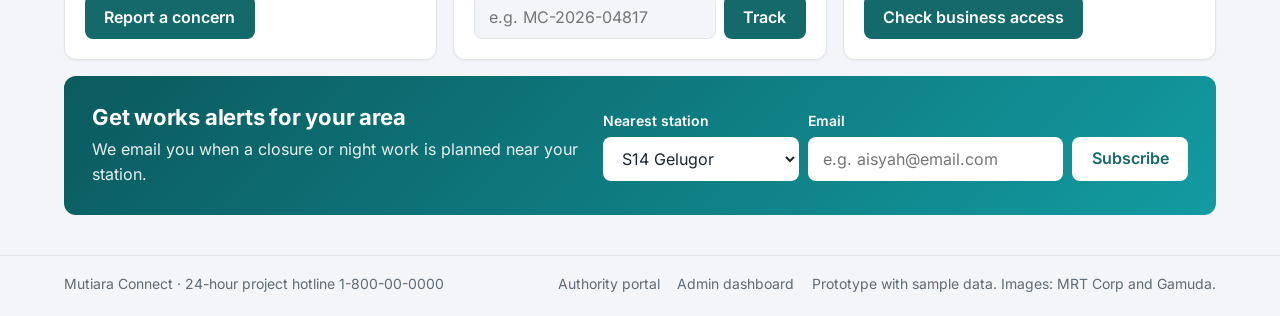
==== commit 614c8db2: "New update on Homepage design and added new fonts for better readability. Updated various HTML and C" ====
--- a/index.html
+++ b/index.html
@@ -3,59 +3,59 @@
 <head>
   <meta charset="utf-8">
   <meta name="viewport" content="width=device-width, initial-scale=1">
-  <title>Mutiara Connect | Penang LRT Mutiara Line construction updates</title>
-  <meta name="description" content="Road closures, night works, business access and feedback for the Penang LRT Mutiara Line construction.">
+  <title>Mutiara Connect | Penang LRT Mutiara Line community portal</title>
+  <meta name="description" content="Road closures, works schedules, business access and feedback for the Penang LRT Mutiara Line construction.">
   <link rel="icon" href="images/brand/icon.svg" type="image/svg+xml">
-  <link rel="stylesheet" href="css/theme.css?v=2">
-  <link rel="stylesheet" href="css/home.css?v=2">
+  <link rel="stylesheet" href="css/theme.css?v=3">
+  <link rel="stylesheet" href="css/home.css?v=3">
 </head>
 <body data-page="home">
   <a class="skip-link" href="#main">Skip to main content</a>
 
-  <!-- ===== HEADER (copy as-is to every page) ===== -->
-  <header class="site-header">
-    <div class="utility-bar">
+  <!-- ===== HEADER (identical on every page) ===== -->
+  <header>
+    <div class="site-top">
       <div class="container">
-        <a class="brand" href="index.html"><img src="images/brand/logo-white.svg" alt="Mutiara Connect home" width="331" height="60"></a>
-        <div class="utility-links">
-          <span class="hotline">24-hour project line <strong>1-800-00-0000</strong></span>
+        <a class="brand" href="index.html">
+          <img src="images/brand/icon.svg" alt="" width="38" height="38">
+          <span><span class="brand-name">Mutiara Connect</span><span class="brand-sub">Penang LRT Mutiara Line · Community Portal</span></span>
+        </a>
+        <div class="top-actions">
           <div class="lang-switch" role="group" aria-label="Language">
             <button type="button" aria-pressed="true">EN</button>
             <button type="button" aria-pressed="false">BM</button>
             <button type="button" aria-pressed="false">中文</button>
           </div>
-          <a href="login.html">Log in</a>
-          <a class="btn btn-sm btn-light" href="#alerts">Get alerts</a>
+          <button class="text-size" type="button" aria-pressed="false" aria-label="Larger text">A+</button>
+          <a class="btn btn-primary btn-sm" href="login.html">Log In / Register</a>
         </div>
         <button class="nav-toggle" type="button" aria-expanded="false" aria-controls="main-nav">Menu</button>
       </div>
     </div>
-    <nav class="main-nav" id="main-nav" aria-label="Main">
-      <div class="container">
-        <ul>
-          <li><a href="index.html" data-nav="home">Home</a></li>
-          <li><a href="closures.html" data-nav="closures">Closures and detours</a></li>
-          <li><a href="schedule.html" data-nav="schedule">Works schedule</a></li>
-          <li><a href="business-access.html" data-nav="business">Business access</a></li>
-          <li class="nav-report"><a href="report.html" data-nav="report">Report a concern</a></li>
-          <li><a href="track.html" data-nav="track">Track a report</a></li>
-        </ul>
-      </div>
+    <nav class="main-nav container" id="main-nav" aria-label="Main">
+      <ul>
+        <li><a href="index.html" data-nav="home"><svg viewBox="0 0 24 24" fill="none" stroke="currentColor" stroke-width="1.8" stroke-linecap="round" stroke-linejoin="round" aria-hidden="true"><path d="M3 10.5 12 3l9 7.5V20a1 1 0 0 1-1 1h-5v-6H9v6H4a1 1 0 0 1-1-1z"/></svg>Home</a></li>
+        <li><a href="closures.html" data-nav="closures"><svg viewBox="0 0 24 24" fill="none" stroke="currentColor" stroke-width="1.8" stroke-linecap="round" stroke-linejoin="round" aria-hidden="true"><path d="M12 3 2 20h20z"/><path d="M12 9.5v4.5"/><path d="M12 17h.01"/></svg>Closures &amp; Detours <span class="count" aria-label="5 active closures">5</span></a></li>
+        <li><a href="schedule.html" data-nav="schedule"><svg viewBox="0 0 24 24" fill="none" stroke="currentColor" stroke-width="1.8" stroke-linecap="round" stroke-linejoin="round" aria-hidden="true"><rect x="3" y="5" width="18" height="16" rx="2"/><path d="M3 10h18M8 3v4M16 3v4"/></svg>Works Schedule</a></li>
+        <li><a href="business-access.html" data-nav="business"><svg viewBox="0 0 24 24" fill="none" stroke="currentColor" stroke-width="1.8" stroke-linecap="round" stroke-linejoin="round" aria-hidden="true"><path d="M4 10v10h16V10"/><path d="M3 4h18l-1.5 6h-15z"/><path d="M10 20v-5h4v5"/></svg>Business Access</a></li>
+        <li><a href="report.html" data-nav="report"><svg viewBox="0 0 24 24" fill="none" stroke="currentColor" stroke-width="1.8" stroke-linecap="round" stroke-linejoin="round" aria-hidden="true"><path d="M4 5h16v11H9l-5 4z"/></svg>Report a Concern</a></li>
+        <li><a href="track.html" data-nav="track"><svg viewBox="0 0 24 24" fill="none" stroke="currentColor" stroke-width="1.8" stroke-linecap="round" stroke-linejoin="round" aria-hidden="true"><rect x="3" y="3" width="18" height="18" rx="2"/><path d="m8 12 3 3 5-6"/></svg>My Reports</a></li>
+      </ul>
     </nav>
   </header>
   <!-- ===== END HEADER ===== -->
 
-  <main id="main">
-    <!-- Hero -->
+  <main id="main" class="container">
+    <!-- Banner -->
     <section class="hero" aria-labelledby="hero-title">
       <img class="hero-photo" src="images/hero-mutiara-line.jpg" alt="Artist's impression of a Mutiara Line train on the elevated track beside the Penang coast" width="1920" height="1082">
-      <div class="container hero-inner">
+      <div class="hero-inner">
         <div class="hero-text">
           <h1 id="hero-title">Know what's closed before you leave home</h1>
           <p>Road closures, night works and access to shops along the Mutiara Line, posted by the teams building it.</p>
           <div class="hero-actions">
-            <a class="btn btn-amber" href="closures.html">See closures and detours</a>
-            <a class="btn btn-light" href="report.html">Report a concern</a>
+            <a class="btn btn-white" href="closures.html">See closures and detours</a>
+            <a class="btn btn-ghost-light" href="report.html">Report a concern</a>
           </div>
         </div>
       </div>
@@ -64,22 +64,21 @@
 
     <!-- Tonight -->
     <section class="tonight" aria-label="Tonight's closure">
-      <div class="container">
-        <strong>Tonight, 10.00 pm to 5.00 am</strong>
-        <p>Jalan Sultan Azlan Shah is partly closed between Sunny Point junction and the USM field for tree felling. Use Jalan Tun Dr Awang instead.</p>
-        <a href="closures.html">View the detour</a>
-      </div>
+      <svg viewBox="0 0 24 24" fill="none" stroke="currentColor" stroke-width="2" stroke-linecap="round" stroke-linejoin="round" aria-hidden="true"><path d="M12 3 2 20h20z"/><path d="M12 9.5v4.5"/><path d="M12 17h.01"/></svg>
+      <strong>Tonight, 10.00 pm to 5.00 am</strong>
+      <p>Jalan Sultan Azlan Shah is partly closed between Sunny Point junction and the USM field for tree felling. Use Jalan Tun Dr Awang instead.</p>
+      <a href="closures.html">View the detour</a>
     </section>
 
     <!-- Map + stations -->
-    <section class="section section--ground" aria-labelledby="line-title">
-      <div class="container">
-        <div class="section-head">
+    <section class="section">
+      <div class="card">
+        <div class="card-head">
           <div>
-            <h2 id="line-title">Works along the line</h2>
+            <h2>Works along the line</h2>
             <p>29.5 km from Silicon Island to KOMTAR and Penang Sentral. Choose a station to see what's happening near it.</p>
           </div>
-          <a class="btn btn-outline" href="closures.html">Open the full map</a>
+          <a class="btn btn-outline btn-sm" href="closures.html">Open the full map</a>
         </div>
         <div class="line-grid">
           <figure class="map-figure">
@@ -117,16 +116,15 @@
     </section>
 
     <!-- Traffic announcements -->
-    <section class="section" aria-labelledby="notices-title">
-      <div class="container">
-        <div class="section-head">
+    <section class="section">
+      <div class="card">
+        <div class="card-head">
           <div>
-            <h2 id="notices-title">Traffic announcements</h2>
+            <h2>Traffic announcements</h2>
             <p>Every notice shows its dates and working hours so you can plan your trip.</p>
           </div>
-          <a class="btn btn-outline" href="schedule.html">See the works schedule</a>
-        </div>
-
+          <a class="btn btn-outline btn-sm" href="schedule.html">See the works schedule</a>
+        </div>
         <form class="filter-bar" onsubmit="return false">
           <div class="field">
             <label for="road-filter">Road</label>
@@ -140,7 +138,6 @@
           </div>
         </form>
         <p class="filter-count" id="filter-count" aria-live="polite">Showing 6 notices</p>
-
         <ul class="notice-list" id="notice-list">
           <li class="notice" data-road="sultan-azlan-shah">
             <div class="date-block" aria-hidden="true"><span class="d">13</span><span class="m">Nov</span><span class="y">2026</span></div>
@@ -208,96 +205,82 @@
     </section>
 
     <!-- Tasks -->
-    <section class="section section--ground" aria-labelledby="tasks-title">
-      <div class="container">
-        <div class="section-head"><h2 id="tasks-title">Something affecting you?</h2></div>
-        <div class="tasks">
-          <article class="task">
-            <img src="images/station-commuters.jpg" alt="" width="1200" height="445">
-            <div class="task-body">
-              <h3>Report a concern</h3>
-              <p>Noise at night, dust, a blocked entrance or an unsafe walkway. Tell us where it is and we send it to the team responsible.</p>
-              <a class="btn btn-primary" href="report.html">Report a concern</a>
-            </div>
-          </article>
-
-          <article class="task task-track">
-            <div class="track-line" aria-hidden="true">
-              <svg viewBox="0 0 400 210" preserveAspectRatio="xMidYMid meet">
-                <line x1="40" y1="105" x2="360" y2="105" stroke="#6EC1E4" stroke-width="8" stroke-linecap="round"/>
-                <circle cx="40" cy="105" r="15" fill="#6EC1E4"/>
-                <circle cx="147" cy="105" r="15" fill="#6EC1E4"/>
-                <circle cx="253" cy="105" r="15" fill="#042551" stroke="#FFFFFF" stroke-width="5"/>
-                <circle cx="360" cy="105" r="15" fill="#0B3466" stroke="#6EC1E4" stroke-width="5"/>
-                <g font-family="Barlow Condensed, Arial Narrow, sans-serif" font-size="19" font-weight="600" fill="#FFFFFF" text-anchor="middle">
-                  <text x="40" y="152">Received</text><text x="147" y="152">Forwarded</text><text x="253" y="152">In action</text><text x="360" y="152" fill="#9FB6CC">Resolved</text>
+    <section class="section" aria-labelledby="tasks-title">
+      <div class="section-head"><h2 id="tasks-title">Something affecting you?</h2></div>
+      <div class="tasks">
+        <article class="task">
+          <img src="images/station-commuters.jpg" alt="" width="1200" height="445">
+          <div class="task-body">
+            <h3>Report a concern</h3>
+            <p>Noise at night, dust, a blocked entrance or an unsafe walkway. Tell us where it is and we send it to the team responsible.</p>
+            <a class="btn btn-primary" href="report.html">Report a concern</a>
+          </div>
+        </article>
+        <article class="task">
+          <div class="track-graphic">
+              <svg viewBox="0 0 400 120" aria-hidden="true">
+                <line x1="40" y1="50" x2="360" y2="50" stroke="#FFFFFF" stroke-opacity=".55" stroke-width="6" stroke-linecap="round"/>
+                <circle cx="40" cy="50" r="13" fill="#FFFFFF"/><circle cx="147" cy="50" r="13" fill="#FFFFFF"/>
+                <circle cx="253" cy="50" r="13" fill="#0B5A5E" stroke="#FFFFFF" stroke-width="5"/><circle cx="360" cy="50" r="13" fill="none" stroke="#FFFFFF" stroke-opacity=".6" stroke-width="4"/>
+                <g font-family="Inter, Arial, sans-serif" font-size="16" font-weight="600" fill="#FFFFFF" text-anchor="middle">
+                  <text x="40" y="95">Received</text><text x="147" y="95">Forwarded</text><text x="253" y="95">In action</text><text x="360" y="95" fill-opacity=".7">Resolved</text>
                 </g>
               </svg>
-            </div>
-            <div class="task-body">
-              <h3>Track a report</h3>
-              <p>Use the ticket ID you got when you sent your report.</p>
-              <form action="track.html" method="get">
-                <label for="ticket">Ticket ID</label>
-                <input id="ticket" name="id" type="text" placeholder="MC-2026-04817" autocomplete="off">
-                <button class="btn btn-amber" type="submit">Track report</button>
-              </form>
-            </div>
-          </article>
-
-          <article class="task">
-            <img src="images/traffic-marshal.jpg" alt="" width="760" height="790" style="object-position: center 30%">
-            <div class="task-body">
-              <h3>Business access</h3>
-              <p>Check whether customers and deliveries can still reach shops on your road, and where the temporary entrances are.</p>
-              <a class="btn btn-primary" href="business-access.html">Check business access</a>
-            </div>
-          </article>
-        </div>
-      </div>
+          </div>
+          <div class="task-body">
+            <h3>Track a report</h3>
+            <p>Use the ticket ID you got when you sent your report.</p>
+            <form class="track-form" action="track.html" method="get">
+              <label class="visually-hidden" for="ticket">Ticket ID</label>
+              <input id="ticket" name="id" type="text" placeholder="e.g. MC-2026-04817" autocomplete="off">
+              <button class="btn btn-primary" type="submit">Track</button>
+            </form>
+          </div>
+        </article>
+        <article class="task">
+          <img src="images/traffic-marshal.jpg" alt="" width="760" height="790" style="object-position: center 30%">
+          <div class="task-body">
+            <h3>Business access</h3>
+            <p>Check whether customers and deliveries can still reach shops on your road, and where the temporary entrances are.</p>
+            <a class="btn btn-primary" href="business-access.html">Check business access</a>
+          </div>
+        </article>
+      </div>
+    </section>
+
+    <!-- Alerts -->
+    <section class="alerts-panel" id="alerts" aria-labelledby="alerts-title">
+      <div>
+        <h2 id="alerts-title">Get works alerts for your area</h2>
+        <p>We email you when a closure or night work is planned near your station.</p>
+      </div>
+      <form class="alerts-form" onsubmit="return false">
+        <div>
+          <label for="alert-station">Nearest station</label>
+          <select id="alert-station"><option>S14 Gelugor</option><option>S13 Jalan Universiti</option><option>S07 Jalan Tengah</option><option>S20 KOMTAR</option><option>S09 Bukit Jambul</option></select>
+        </div>
+        <div>
+          <label for="alert-email">Email</label>
+          <input id="alert-email" type="email" placeholder="e.g. aisyah@email.com">
+        </div>
+        <button class="btn btn-white" type="submit">Subscribe</button>
+      </form>
     </section>
   </main>
 
-  <!-- ===== FOOTER (copy as-is to every page) ===== -->
+  <!-- ===== FOOTER (identical on every page) ===== -->
   <footer class="site-footer">
     <div class="container">
-      <div class="footer-main">
-        <form class="alert-signup" id="alerts" action="#alerts" onsubmit="return false">
-          <h2>Get works alerts for your area</h2>
-          <label for="alert-station">Nearest station</label>
-          <select id="alert-station">
-            <option>S14 Gelugor</option><option>S13 Jalan Universiti</option><option>S07 Jalan Tengah</option><option>S20 KOMTAR</option><option>S09 Bukit Jambul</option>
-          </select>
-          <label for="alert-email">Email</label>
-          <input id="alert-email" type="email" placeholder="name@example.com">
-          <button class="btn btn-amber" type="submit">Subscribe</button>
-        </form>
-        <div>
-          <h2>Travel</h2>
-          <ul><li><a href="closures.html">Closures and detours</a></li><li><a href="schedule.html">Works schedule</a></li><li><a href="business-access.html">Business access</a></li></ul>
-        </div>
-        <div>
-          <h2>Feedback</h2>
-          <ul><li><a href="report.html">Report a concern</a></li><li><a href="track.html">Track a report</a></li></ul>
-        </div>
-        <div>
-          <h2>Staff</h2>
-          <ul><li><a href="login.html">Log in</a></li><li><a href="authority.html">Authority portal</a></li><li><a href="admin.html">Admin dashboard</a></li></ul>
-        </div>
-        <div class="hotline-box">
-          24-hour project line
-          <span class="num">1-800-00-0000</span>
-          For emergencies on site, call 999.
-        </div>
-      </div>
-      <div class="footer-base">
-        <img src="images/brand/logo-white.svg" alt="Mutiara Connect" width="331" height="60">
-        <span>Copyright &copy; 2023 Mutiara Connect. All rights reserved.</span>
-      </div>
+      <span>Mutiara Connect · 24-hour project hotline 1-800-00-0000</span>
+      <nav aria-label="Footer">
+        <a href="authority.html">Authority portal</a>
+        <a href="admin.html">Admin dashboard</a>
+        <span>Prototype with sample data. Images: MRT Corp and Gamuda.</span>
+      </nav>
     </div>
   </footer>
   <!-- ===== END FOOTER ===== -->
 
-  <script src="js/main.js?v=2"></script>
+  <script src="js/main.js?v=3"></script>
 </body>
 </html>
--- a/css/theme.css
+++ b/css/theme.css
@@ -1,246 +1,215 @@
 /* =========================================================
-   Mutiara Connect – shared theme
-   Every page links this file. Do not restyle the header,
-   nav or footer per page: change them here so all pages match.
+   Mutiara Connect – shared theme (team layout)
+   Every page links this file. Change the header, nav or
+   footer here, never per page, so all pages stay identical.
    ========================================================= */
 
-/* ---------- Fonts (self-hosted, work offline) ---------- */
-@font-face { font-family: "Barlow Condensed"; font-weight: 600; font-display: swap;
-  src: url("../fonts/barlow-condensed-latin-600-normal.woff2") format("woff2"); }
-@font-face { font-family: "Barlow Condensed"; font-weight: 700; font-display: swap;
-  src: url("../fonts/barlow-condensed-latin-700-normal.woff2") format("woff2"); }
-@font-face { font-family: "Atkinson Hyperlegible"; font-weight: 400; font-display: swap;
-  src: url("../fonts/atkinson-hyperlegible-latin-400-normal.woff2") format("woff2"); }
-@font-face { font-family: "Atkinson Hyperlegible"; font-weight: 700; font-display: swap;
-  src: url("../fonts/atkinson-hyperlegible-latin-700-normal.woff2") format("woff2"); }
+/* ---------- Font: Inter (self-hosted, works offline) ---------- */
+@font-face { font-family: "Inter"; font-weight: 400; font-display: swap; src: url("../fonts/inter-latin-400-normal.woff2") format("woff2"); }
+@font-face { font-family: "Inter"; font-weight: 500; font-display: swap; src: url("../fonts/inter-latin-500-normal.woff2") format("woff2"); }
+@font-face { font-family: "Inter"; font-weight: 600; font-display: swap; src: url("../fonts/inter-latin-600-normal.woff2") format("woff2"); }
+@font-face { font-family: "Inter"; font-weight: 700; font-display: swap; src: url("../fonts/inter-latin-700-normal.woff2") format("woff2"); }
 
 /* ---------- Design tokens ---------- */
 :root {
-  /* colour */
-  --navy: #042551;        /* header, footer, page headers */
-  --blue: #2A6078;        /* buttons, links, primary actions */
-  --blue-dark: #1F4A5D;   /* hover on blue */
-  --sky: #6EC1E4;         /* the line, focus ring, accents on navy */
-  --amber: #F2A900;       /* closures and alerts ONLY */
-  --amber-soft: #FFF4D6;
-  --ground: #F2F4F6;      /* page background bands */
-  --line: #D5DCE2;        /* borders */
-  --ink: #17212B;         /* body text */
-  --ink-soft: #4A5866;    /* secondary text */
-  --white: #FFFFFF;
-  --green: #2E7D4F;       /* resolved / open */
-  --red: #B3261E;         /* errors */
+  /* colour (sampled from the team's pages) */
+  --nav: #13343B;          /* dark teal nav bar */
+  --teal: #14696B;         /* buttons, links, active tab */
+  --teal-dark: #0F5254;    /* hover */
+  --teal-mid: #2A8A8C;     /* active nav pill, the line */
+  --teal-soft: #E3F2F2;    /* light teal fills */
+  --bg: #F4F5F9;           /* page background, input fill */
+  --card: #FFFFFF;
+  --border: #E2E5EA;
+  --ink: #1B2530;          /* headings and body */
+  --muted: #5F6B76;        /* secondary text */
+  --orange: #E2531B;       /* counts and closure markers */
+  --amber-bg: #FFF1DC; --amber-ink: #8A5300;    /* In action, lane closure */
+  --green-bg: #DFF5E8; --green-ink: #1E7A46;    /* Resolved */
+  --blue-bg: #E4EEFB;  --blue-ink: #2B5C93;     /* Forwarded, pedestrian */
+  --red-bg: #FDE8E1;   --red-ink: #B23A0E;      /* Road closure */
+  --error: #B42318;
 
   /* type */
-  --font-display: "Barlow Condensed", "Arial Narrow", sans-serif;
-  --font-body: "Atkinson Hyperlegible", "Segoe UI", Arial, sans-serif;
-  --text-sm: 0.875rem;    /* 15.75px */
-  --text-base: 1.125rem;  /* 18px body: readable for elderly users */
-  --text-lg: 1.25rem;
-  --h1: clamp(2.5rem, 5vw, 3.75rem);
-  --h2: clamp(1.9rem, 3.2vw, 2.4rem);
-  --h3: 1.5rem;
-
-  /* layout */
+  --font: "Inter", "Segoe UI", Arial, sans-serif;
+  --text-xs: 0.8125rem;    /* 13px */
+  --text-sm: 0.875rem;     /* 14px */
+  --text-base: 1rem;       /* 16px */
+  --text-lg: 1.125rem;
+
+  /* shape */
   --container: 1200px;
-  --gutter: clamp(1rem, 4vw, 2.5rem);
-  --radius-sm: 3px;       /* chips, inputs */
-  --radius: 6px;          /* buttons, panels */
+  --pad: clamp(0.875rem, 2.5vw, 1.5rem);
+  --r-sm: 8px;             /* buttons, inputs */
+  --r: 12px;               /* cards, nav bar */
+  --r-lg: 16px;            /* hero */
+  --shadow: 0 1px 2px rgba(16, 24, 40, .05);
 }
 
 /* ---------- Base ---------- */
 *, *::before, *::after { box-sizing: border-box; }
 [hidden] { display: none !important; }  /* lets JS hide items even when CSS sets display */
 html { -webkit-text-size-adjust: 100%; }
-body {
-  margin: 0;
-  font-family: var(--font-body);
-  font-size: var(--text-base);
-  line-height: 1.55;
-  color: var(--ink);
-  background: var(--white);
-}
+body { margin: 0; font-family: var(--font); font-size: var(--text-base); line-height: 1.55; color: var(--ink); background: var(--bg); }
 img { max-width: 100%; display: block; }
-h1, h2, h3, h4 {
-  font-family: var(--font-display);
-  font-weight: 700;
-  line-height: 1.08;
-  letter-spacing: 0.005em;
-  margin: 0 0 0.5em;
-  color: var(--navy);
-}
-h1 { font-size: var(--h1); }
-h2 { font-size: var(--h2); }
-h3 { font-size: var(--h3); font-weight: 600; }
-p { margin: 0 0 1em; max-width: 68ch; }
-a { color: var(--blue); text-underline-offset: 3px; }
-a:hover { color: var(--blue-dark); }
-:focus-visible { outline: 3px solid var(--sky); outline-offset: 2px; }
-
-.container { max-width: var(--container); margin: 0 auto; padding: 0 var(--gutter); }
-.section { padding: clamp(2.5rem, 6vw, 4.5rem) 0; }
-.section--ground { background: var(--ground); }
-.section-head { display: flex; align-items: baseline; justify-content: space-between; gap: 1rem; flex-wrap: wrap; margin-bottom: 1.5rem; }
+h1, h2, h3, h4 { font-weight: 700; line-height: 1.2; margin: 0 0 0.5em; color: var(--ink); letter-spacing: -0.01em; }
+h1 { font-size: clamp(1.75rem, 3vw, 2rem); }
+h2 { font-size: 1.375rem; }
+h3 { font-size: 1.125rem; font-weight: 600; }
+p { margin: 0 0 1em; max-width: 70ch; }
+a { color: var(--teal); }
+a:hover { color: var(--teal-dark); }
+:focus-visible { outline: 3px solid #7FD3D5; outline-offset: 2px; }
+.container { max-width: var(--container); margin: 0 auto; padding: 0 var(--pad); }
+.visually-hidden { position: absolute !important; width: 1px; height: 1px; overflow: hidden; clip: rect(0 0 0 0); white-space: nowrap; }
+.skip-link { position: absolute; left: 1rem; top: -3rem; background: var(--card); color: var(--teal); padding: 0.5rem 1rem; z-index: 100; font-weight: 600; border-radius: var(--r-sm); }
+.skip-link:focus { top: 0.5rem; }
+#main { padding-bottom: 2.5rem; }
+
+/* ---------- Buttons ---------- */
+.btn { display: inline-flex; align-items: center; justify-content: center; gap: 0.45rem; min-height: 44px; padding: 0.6rem 1.15rem; font: 600 var(--text-base)/1.2 var(--font); border-radius: var(--r-sm); border: 1.5px solid transparent; text-decoration: none; cursor: pointer; white-space: nowrap; }
+.btn-primary { background: var(--teal); color: #fff; }
+.btn-primary:hover { background: var(--teal-dark); color: #fff; }
+.btn-outline { background: var(--card); color: var(--teal); border-color: var(--teal); }
+.btn-outline:hover { background: var(--teal-soft); color: var(--teal-dark); }
+.btn-white { background: #fff; color: var(--teal); }
+.btn-white:hover { background: var(--teal-soft); color: var(--teal-dark); }
+.btn-ghost-light { background: transparent; color: #fff; border-color: rgba(255,255,255,.8); }
+.btn-ghost-light:hover { background: rgba(255,255,255,.12); color: #fff; }
+.btn-sm { min-height: 36px; padding: 0.35rem 0.85rem; font-size: var(--text-sm); }
+/* kept for older markup */
+.btn-amber { background: var(--teal); color: #fff; }
+.btn-light { background: transparent; color: #fff; border-color: rgba(255,255,255,.8); }
+
+/* ---------- Header ---------- */
+.site-top { background: var(--card); border-bottom: 1px solid var(--border); }
+.site-top .container { display: flex; align-items: center; gap: 1rem; min-height: 62px; }
+.brand { display: inline-flex; align-items: center; gap: 0.7rem; text-decoration: none; color: var(--ink); }
+.brand img { width: 38px; height: 38px; }
+.brand-name { display: block; font-weight: 700; font-size: 1.05rem; line-height: 1.2; }
+.brand-sub { display: block; font-size: 0.72rem; color: var(--muted); font-weight: 500; }
+.top-actions { margin-left: auto; display: flex; align-items: center; gap: 0.6rem; }
+.lang-switch { display: inline-flex; background: var(--card); border: 1px solid var(--border); border-radius: 999px; padding: 3px; }
+.lang-switch button { border: 0; background: none; font: 600 var(--text-sm)/1 var(--font); color: var(--muted); padding: 0.45rem 0.7rem; border-radius: 999px; cursor: pointer; }
+.lang-switch button[aria-pressed="true"] { background: var(--teal); color: #fff; }
+.text-size { border: 1px solid var(--border); background: var(--card); border-radius: 999px; width: 40px; height: 40px; font: 600 var(--text-sm)/1 var(--font); color: var(--muted); cursor: pointer; }
+.text-size[aria-pressed="true"] { background: var(--teal-soft); color: var(--teal); border-color: var(--teal); }
+html.large-text { font-size: 112.5%; }
+.nav-toggle { display: none; margin-left: auto; border: 1px solid var(--border); background: var(--card); border-radius: var(--r-sm); padding: 0.55rem 0.8rem; font: 600 var(--text-sm)/1 var(--font); color: var(--ink); cursor: pointer; }
+
+.main-nav { padding-top: 1rem; }
+.main-nav ul { list-style: none; margin: 0; padding: 0.45rem; display: flex; gap: 0.15rem; flex-wrap: nowrap; overflow-x: auto; background: var(--nav); border-radius: var(--r); }
+.main-nav a { display: inline-flex; align-items: center; gap: 0.45rem; padding: 0.6rem 0.75rem; border-radius: var(--r-sm); color: #fff; text-decoration: none; font-weight: 500; font-size: 0.92rem; white-space: nowrap; }
+.main-nav a:hover { background: rgba(255,255,255,.08); color: #fff; }
+.main-nav a[aria-current="page"] { background: var(--teal-mid); }
+.main-nav svg { width: 17px; height: 17px; flex: none; }
+.count { display: inline-grid; place-items: center; min-width: 20px; height: 20px; padding: 0 6px; border-radius: 999px; background: var(--orange); color: #fff; font-size: 0.72rem; font-weight: 700; }
+
+/* ---------- Page title (inner pages) ---------- */
+.page-header { padding: 1.25rem 0 0.5rem; }
+.breadcrumb { font-size: var(--text-sm); color: var(--muted); margin: 0 0 0.35rem; }
+.breadcrumb a { color: var(--muted); text-decoration: none; }
+.breadcrumb a:hover { color: var(--teal); text-decoration: underline; }
+.breadcrumb [aria-current] { color: var(--ink); font-weight: 600; }
+.page-header h1 { margin: 0 0 0.25rem; }
+.page-header p { color: var(--muted); margin: 0; }
+
+/* ---------- Cards & sections ---------- */
+.section { padding-top: 1.25rem; }
+.card { background: var(--card); border: 1px solid var(--border); border-radius: var(--r); padding: 1.5rem; box-shadow: var(--shadow); }
+.panel { background: var(--card); border: 1px solid var(--border); border-radius: var(--r); padding: 1.5rem; box-shadow: var(--shadow); }
+.card-head { display: flex; align-items: flex-start; justify-content: space-between; gap: 1rem; flex-wrap: wrap; margin-bottom: 1rem; }
+.card-head h2 { margin: 0; }
+.card-head p { margin: 0.2rem 0 0; color: var(--muted); font-size: var(--text-sm); }
+.section-head { display: flex; align-items: flex-start; justify-content: space-between; gap: 1rem; flex-wrap: wrap; margin-bottom: 1rem; }
 .section-head h2 { margin: 0; }
-.section-head p { margin: 0.25rem 0 0; color: var(--ink-soft); }
-.visually-hidden { position: absolute !important; width: 1px; height: 1px; overflow: hidden; clip: rect(0 0 0 0); white-space: nowrap; }
-.skip-link { position: absolute; left: 1rem; top: -3rem; background: var(--white); color: var(--navy); padding: 0.5rem 1rem; z-index: 100; font-weight: 700; }
-.skip-link:focus { top: 0.5rem; }
-
-/* ---------- Buttons ---------- */
-.btn {
-  display: inline-flex; align-items: center; justify-content: center; gap: 0.5rem;
-  min-height: 48px; padding: 0.6rem 1.25rem;
-  font: 700 var(--text-base)/1.2 var(--font-body);
-  border-radius: var(--radius); border: 2px solid transparent;
-  text-decoration: none; cursor: pointer;
-}
-.btn-primary { background: var(--blue); color: var(--white); }
-.btn-primary:hover { background: var(--blue-dark); color: var(--white); }
-.btn-amber { background: var(--amber); color: var(--ink); }
-.btn-amber:hover { background: #DB9900; color: var(--ink); }
-.btn-outline { background: transparent; color: var(--blue); border-color: var(--blue); }
-.btn-outline:hover { background: var(--blue); color: var(--white); }
-.btn-light { background: transparent; color: var(--white); border-color: rgba(255,255,255,.75); }
-.btn-light:hover { background: var(--white); color: var(--navy); }
-.btn-sm { min-height: 38px; padding: 0.35rem 0.9rem; font-size: var(--text-sm); }
-
-/* ---------- Header: utility bar + main nav (Sydney Metro pattern) ---------- */
-.utility-bar { background: var(--navy); color: var(--white); }
-.utility-bar .container { display: flex; align-items: center; gap: 1.5rem; min-height: 76px; }
-.brand { display: inline-flex; flex-shrink: 0; }
-.brand img { height: 44px; width: auto; }
-.utility-links { margin-left: auto; display: flex; align-items: center; gap: 1.25rem; font-size: var(--text-sm); }
-.utility-links a { color: var(--white); text-decoration: none; }
-.utility-links a:hover { text-decoration: underline; color: var(--white); }
-.hotline { color: rgba(255,255,255,.85); white-space: nowrap; }
-.hotline strong { color: var(--white); font: 700 1.15rem/1 var(--font-display); letter-spacing: .02em; }
-.lang-switch { display: inline-flex; border: 1px solid rgba(255,255,255,.4); border-radius: var(--radius-sm); overflow: hidden; }
-.lang-switch button { background: none; border: 0; color: var(--white); font: 700 var(--text-sm)/1 var(--font-body); padding: 0.45rem 0.6rem; cursor: pointer; }
-.lang-switch button[aria-pressed="true"] { background: var(--white); color: var(--navy); }
-.nav-toggle { display: none; margin-left: auto; background: none; border: 2px solid rgba(255,255,255,.6); color: var(--white); border-radius: var(--radius); font: 700 var(--text-sm)/1 var(--font-body); padding: 0.6rem 0.8rem; cursor: pointer; }
-
-.main-nav { background: var(--white); border-bottom: 1px solid var(--line); }
-.main-nav ul { list-style: none; margin: 0; padding: 0; display: flex; gap: 0.25rem; }
-.main-nav a {
-  display: block; padding: 1rem 0.9rem 0.85rem;
-  font: 600 1.2rem/1 var(--font-display); letter-spacing: 0.01em;
-  color: var(--navy); text-decoration: none;
-  border-bottom: 4px solid transparent;
-}
-.main-nav a:hover { border-bottom-color: var(--line); }
-.main-nav a[aria-current="page"] { border-bottom-color: var(--sky); }
-.main-nav li.nav-report { margin-left: auto; }
-.main-nav li.nav-report a { color: var(--blue); }
-
-/* ---------- Inner page header (use on every page except home) ---------- */
-.page-header { background: var(--navy); color: var(--white); padding: 2.25rem 0 2.5rem; }
-.page-header .breadcrumb { font-size: var(--text-sm); margin-bottom: 1rem; color: rgba(255,255,255,.8); }
-.page-header .breadcrumb a { color: var(--white); }
-.page-header h1 { color: var(--white); margin: 0; padding-left: 1rem; border-left: 6px solid var(--sky); }
-.page-header p { margin: 0.9rem 0 0; color: rgba(255,255,255,.88); font-size: var(--text-lg); }
-
-/* ---------- Signage chips ---------- */
-.station {
-  display: inline-flex; align-items: stretch; border: 2px solid var(--navy); border-radius: var(--radius-sm);
-  font: 600 1rem/1 var(--font-display); text-decoration: none; color: var(--navy); background: var(--white);
-  white-space: nowrap;
-}
-.station b { background: var(--navy); color: var(--white); padding: 0.25rem 0.4rem; font-weight: 700; }
-.station span { padding: 0.25rem 0.5rem; }
-a.station:hover { background: var(--ground); color: var(--navy); }
-.tag {
-  display: inline-block; padding: 0.2rem 0.55rem; border-radius: var(--radius-sm);
-  font: 700 var(--text-sm)/1.3 var(--font-body);
-}
-.tag-closure { background: var(--amber); color: var(--ink); }
-.tag-lane { background: var(--amber-soft); color: #6B4A00; border: 1px solid #E8C870; }
-.tag-walk { background: #E3F4FB; color: #0E4A63; border: 1px solid #A9DDF1; }
-.tag-business { background: #E8EEF2; color: var(--blue-dark); border: 1px solid #C3D1DA; }
+.section-head p { margin: 0.2rem 0 0; color: var(--muted); font-size: var(--text-sm); }
+
+/* ---------- Status pills & tags ---------- */
+.pill { display: inline-block; padding: 0.2rem 0.6rem; border-radius: 999px; font-size: var(--text-xs); font-weight: 600; line-height: 1.4; }
+.pill-received { background: var(--bg); color: var(--muted); border: 1px solid var(--border); }
+.pill-forwarded { background: var(--blue-bg); color: var(--blue-ink); }
+.pill-action { background: var(--amber-bg); color: var(--amber-ink); }
+.pill-resolved { background: var(--green-bg); color: var(--green-ink); }
+.tag { display: inline-block; padding: 0.2rem 0.6rem; border-radius: 999px; font-size: var(--text-xs); font-weight: 600; line-height: 1.4; }
+.tag-closure { background: var(--red-bg); color: var(--red-ink); }
+.tag-lane { background: var(--amber-bg); color: var(--amber-ink); }
+.tag-walk { background: var(--blue-bg); color: var(--blue-ink); }
+.tag-business { background: var(--teal-soft); color: var(--teal); }
+
+/* Station chip: code + name */
+.station { display: inline-flex; align-items: center; gap: 0.4rem; padding: 0.2rem 0.55rem 0.2rem 0.25rem; border: 1px solid var(--border); border-radius: 999px; background: var(--card); font-size: var(--text-xs); font-weight: 600; color: var(--ink); text-decoration: none; white-space: nowrap; }
+.station b { background: var(--teal); color: #fff; border-radius: 999px; padding: 0.1rem 0.45rem; font-weight: 700; }
+a.station:hover { border-color: var(--teal); color: var(--teal); }
 
 /* ---------- Notice list (traffic announcements) ---------- */
-.notice-list { list-style: none; margin: 0; padding: 0; border-top: 1px solid var(--line); }
-.notice { display: grid; grid-template-columns: 88px 1fr auto; gap: 1.25rem; padding: 1.25rem 0; border-bottom: 1px solid var(--line); align-items: start; }
-.date-block { text-align: center; border: 2px solid var(--navy); border-radius: var(--radius-sm); overflow: hidden; font-family: var(--font-display); color: var(--navy); }
-.date-block .d { display: block; font-size: 2.1rem; font-weight: 700; line-height: 1; padding: 0.45rem 0 0.15rem; }
-.date-block .m { display: block; font-size: 1.05rem; font-weight: 600; padding-bottom: 0.4rem; }
-.date-block .y { display: block; background: var(--navy); color: var(--white); font-size: 0.95rem; font-weight: 600; padding: 0.15rem 0; }
-.notice h3 { font-size: 1.35rem; margin: 0.35rem 0 0.4rem; }
-.notice h3 a { color: var(--navy); text-decoration: none; }
-.notice h3 a:hover { text-decoration: underline; }
-.notice-meta { display: flex; flex-wrap: wrap; gap: 0.5rem 1.25rem; color: var(--ink-soft); font-size: var(--text-sm); margin: 0 0 0.6rem; }
-.notice-meta dt { font-weight: 700; color: var(--ink); display: inline; }
-.notice-meta dd { display: inline; margin: 0 0 0 0.3rem; }
-.notice-places { display: flex; flex-wrap: wrap; gap: 0.5rem; }
+.notice-list { list-style: none; margin: 0; padding: 0; }
+.notice { display: grid; grid-template-columns: 64px 1fr auto; gap: 1rem; padding: 1rem 0; border-top: 1px solid var(--border); align-items: start; }
+.date-block { text-align: center; background: var(--teal-soft); color: var(--teal); border-radius: var(--r-sm); padding: 0.4rem 0 0.45rem; }
+.date-block .d { display: block; font-size: 1.5rem; font-weight: 700; line-height: 1.1; }
+.date-block .m { display: block; font-size: var(--text-xs); font-weight: 600; }
+.date-block .y { display: block; font-size: 0.7rem; color: var(--muted); }
+.notice h3 { font-size: 1rem; margin: 0.35rem 0 0.3rem; }
+.notice h3 a { color: var(--ink); text-decoration: none; }
+.notice h3 a:hover { color: var(--teal); text-decoration: underline; }
+.notice-meta { display: flex; flex-wrap: wrap; gap: 0.25rem 1.1rem; color: var(--muted); font-size: var(--text-sm); margin: 0 0 0.5rem; }
+.notice-meta dt { display: inline; font-weight: 600; color: var(--ink); }
+.notice-meta dd { display: inline; margin: 0 0 0 0.25rem; }
+.notice-places { display: flex; flex-wrap: wrap; gap: 0.4rem; }
 .notice .btn { align-self: center; }
 
-/* ---------- Panels & forms ---------- */
-.panel { background: var(--white); border: 1px solid var(--line); border-radius: var(--radius); padding: 1.5rem; }
-.field { margin-bottom: 1.25rem; }
-.field label { display: block; font-weight: 700; margin-bottom: 0.35rem; }
-.field .help { display: block; color: var(--ink-soft); font-size: var(--text-sm); margin-bottom: 0.35rem; }
-input[type="text"], input[type="email"], input[type="password"], input[type="tel"], input[type="date"], select, textarea {
-  width: 100%; min-height: 48px; padding: 0.6rem 0.75rem;
-  font: var(--text-base)/1.4 var(--font-body); color: var(--ink);
-  background: var(--white); border: 2px solid #8A97A3; border-radius: var(--radius-sm);
-}
-textarea { min-height: 140px; resize: vertical; }
-input:focus, select:focus, textarea:focus { border-color: var(--blue); }
-.field.has-error input, .field.has-error select, .field.has-error textarea { border-color: var(--red); }
-.error-text { color: var(--red); font-weight: 700; font-size: var(--text-sm); }
-
-/* ---------- Complaint status steps (Track a report) ---------- */
-.status-steps { list-style: none; margin: 0; padding: 0; display: grid; grid-template-columns: repeat(4, 1fr); counter-reset: none; }
-.status-steps li { position: relative; padding-top: 2rem; font-weight: 700; color: var(--ink-soft); font-size: var(--text-sm); }
-.status-steps li::before { content: ""; position: absolute; top: 0.45rem; left: 0; right: 0; height: 4px; background: var(--line); }
-.status-steps li::after { content: ""; position: absolute; top: 0; left: 0; width: 18px; height: 18px; border-radius: 50%; background: var(--white); border: 3px solid var(--line); }
-.status-steps li.done, .status-steps li.current { color: var(--navy); }
-.status-steps li.done::before, .status-steps li.current::before { background: var(--sky); }
-.status-steps li.done::after { background: var(--sky); border-color: var(--sky); }
-.status-steps li.current::after { border-color: var(--navy); background: var(--white); }
-
-/* ---------- Tables (admin / authority) ---------- */
+/* ---------- Forms ---------- */
+.field { margin-bottom: 1.1rem; }
+.field label, .label { display: block; font-weight: 600; font-size: var(--text-sm); margin-bottom: 0.4rem; }
+.field .help { display: block; color: var(--muted); font-size: var(--text-xs); margin: -0.2rem 0 0.4rem; }
+input[type="text"], input[type="email"], input[type="password"], input[type="tel"], input[type="date"], input[type="search"], select, textarea {
+  width: 100%; min-height: 44px; padding: 0.6rem 0.85rem; font: var(--text-base)/1.4 var(--font); color: var(--ink);
+  background: var(--bg); border: 1px solid var(--border); border-radius: var(--r-sm);
+}
+textarea { min-height: 120px; resize: vertical; }
+input:focus, select:focus, textarea:focus { outline: none; border-color: var(--teal); box-shadow: 0 0 0 3px rgba(20,105,107,.18); background: #fff; }
+.field.has-error input, .field.has-error select, .field.has-error textarea { border-color: var(--error); }
+.error-text { color: var(--error); font-weight: 600; font-size: var(--text-xs); }
+
+/* ---------- Complaint progress ---------- */
+.status-steps { list-style: none; margin: 0; padding: 0; display: grid; grid-template-columns: repeat(4, 1fr); }
+.status-steps li { position: relative; padding-top: 1.9rem; font-size: var(--text-sm); font-weight: 600; color: var(--muted); }
+.status-steps li::before { content: ""; position: absolute; top: 0.55rem; left: 0; right: 0; height: 4px; background: var(--border); }
+.status-steps li::after { content: ""; position: absolute; top: 0; left: 0; width: 18px; height: 18px; border-radius: 50%; background: #fff; border: 3px solid var(--border); }
+.status-steps li.done, .status-steps li.current { color: var(--ink); }
+.status-steps li.done::before, .status-steps li.current::before { background: var(--teal-mid); }
+.status-steps li.done::after { background: var(--teal-mid); border-color: var(--teal-mid); }
+.status-steps li.current::after { border-color: var(--teal); }
+
+/* ---------- Tables ---------- */
 .table { width: 100%; border-collapse: collapse; font-size: var(--text-sm); }
-.table th { text-align: left; background: var(--ground); color: var(--navy); font-family: var(--font-display); font-size: 1.05rem; font-weight: 600; padding: 0.7rem 0.75rem; border-bottom: 2px solid var(--navy); }
-.table td { padding: 0.75rem; border-bottom: 1px solid var(--line); vertical-align: top; }
+.table th { text-align: left; color: var(--muted); font-size: var(--text-xs); font-weight: 600; text-transform: uppercase; letter-spacing: .04em; padding: 0.6rem 0.65rem; border-bottom: 1px solid var(--border); }
+.table td { padding: 0.8rem 0.65rem; border-bottom: 1px solid var(--border); vertical-align: middle; }
 
 /* ---------- Footer ---------- */
-.site-footer { background: var(--navy); color: rgba(255,255,255,.88); font-size: var(--text-sm); }
-.site-footer a { color: var(--white); text-decoration: none; }
-.site-footer a:hover { text-decoration: underline; color: var(--white); }
-.footer-main { display: grid; grid-template-columns: 1.4fr 1fr 1fr 1fr 1.2fr; gap: 2rem; padding: 3rem 0 2.5rem; }
-.site-footer h2 { color: var(--white); font-size: 1.3rem; margin-bottom: 0.9rem; }
-.site-footer ul { list-style: none; margin: 0; padding: 0; display: grid; gap: 0.6rem; }
-.alert-signup label { display: block; margin-bottom: 0.35rem; }
-.alert-signup select, .alert-signup input { margin-bottom: 0.75rem; border-color: transparent; }
-.hotline-box { border: 2px solid var(--sky); border-radius: var(--radius); padding: 1.1rem 1.2rem; align-self: start; }
-.hotline-box .num { display: block; white-space: nowrap; font: 700 1.75rem/1.1 var(--font-display); color: var(--white); margin: 0.2rem 0 0.4rem; }
-.footer-base { border-top: 1px solid rgba(255,255,255,.18); padding: 1.1rem 0 1.4rem; display: flex; justify-content: space-between; gap: 1rem; flex-wrap: wrap; color: rgba(255,255,255,.7); }
-.footer-base img { height: 30px; width: auto; }
+.site-footer { border-top: 1px solid var(--border); background: var(--bg); color: var(--muted); font-size: var(--text-sm); }
+.site-footer .container { display: flex; justify-content: space-between; align-items: center; gap: 0.5rem 1.5rem; flex-wrap: wrap; padding-top: 1.1rem; padding-bottom: 1.3rem; }
+.site-footer nav { display: flex; flex-wrap: wrap; gap: 0.4rem 1.1rem; }
+.site-footer a { color: var(--muted); text-decoration: none; }
+.site-footer a:hover { color: var(--teal); text-decoration: underline; }
 
 /* ---------- Responsive ---------- */
-@media (max-width: 1080px) {
-  .hotline { display: none; }
-  .footer-main { grid-template-columns: 1fr 1fr; }
-}
-@media (max-width: 860px) {
-  .utility-links { display: none; }
+@media (max-width: 900px) {
+  .top-actions { display: none; }
   .nav-toggle { display: inline-block; }
   .main-nav { display: none; }
-  .nav-open .main-nav, .nav-open .utility-links { display: block; }
-  .nav-open .utility-links { margin: 0; padding: 0 var(--gutter) 1rem; background: var(--navy); }
-  .nav-open .utility-links > * { display: inline-flex; margin: 0.5rem 1rem 0 0; }
-  .main-nav ul { flex-direction: column; }
-  .main-nav li.nav-report { margin-left: 0; }
-  .main-nav a { border-bottom: 1px solid var(--line); border-left: 4px solid transparent; padding: 0.9rem 1rem; }
-  .main-nav a[aria-current="page"] { border-left-color: var(--sky); border-bottom-color: var(--line); }
-  .notice { grid-template-columns: 72px 1fr; }
+  .nav-open .main-nav { display: block; }
+  .nav-open .top-actions { display: flex; flex-wrap: wrap; width: 100%; margin: 0 0 0.75rem; }
+  .site-top .container { flex-wrap: wrap; }
+  .main-nav ul { flex-direction: column; overflow: visible; }
+  .notice { grid-template-columns: 56px 1fr; }
   .notice .btn { grid-column: 2; justify-self: start; }
   .status-steps { grid-template-columns: repeat(2, 1fr); row-gap: 1.25rem; }
 }
-@media (max-width: 560px) {
-  .footer-main { grid-template-columns: 1fr; }
-  .brand img { height: 38px; }
+@media (max-width: 480px) {
+  .brand-sub { display: none; }
+  .site-top .container { flex-wrap: nowrap; }
+  .nav-open .site-top .container { flex-wrap: wrap; }
 }
 @media (prefers-reduced-motion: reduce) {
   * { scroll-behavior: auto !important; transition: none !important; animation: none !important; }
--- a/css/home.css
+++ b/css/home.css
@@ -1,92 +1,77 @@
 /* Mutiara Connect – homepage only. Shared styles live in theme.css. */
 
-/* Hero: full-width banner photo with the title on top (Sydney Metro pattern) */
-.hero { position: relative; background: var(--navy); color: var(--white); overflow: hidden; }
-.hero-photo {
-  position: absolute; inset: 0; width: 100%; height: 100%;
-  object-fit: cover; object-position: 30% 70%;
-}
-/* navy fades in from the right so the text stays readable and the train on the left stays clear */
-.hero::after {
-  content: ""; position: absolute; inset: 0;
-  background: linear-gradient(90deg, rgba(4,37,81,0) 30%, rgba(4,37,81,.78) 58%, rgba(4,37,81,.94) 100%);
-}
-.hero-inner {
-  position: relative; z-index: 1;
-  min-height: clamp(480px, 72vh, 680px);
-  display: flex; align-items: center; justify-content: flex-end;
-}
-.hero-text { width: min(560px, 100%); padding: 2.5rem 0; }
-.hero-text h1 { color: var(--white); margin-bottom: 0.7rem; padding-left: 1rem; border-left: 6px solid var(--sky); }
-.hero-text p { font-size: var(--text-lg); color: rgba(255,255,255,.92); margin-bottom: 1.5rem; }
-.hero-actions { display: flex; flex-wrap: wrap; gap: 0.75rem; }
-.photo-credit { position: absolute; z-index: 1; left: 0.75rem; bottom: 0.6rem; font-size: 0.75rem; color: rgba(255,255,255,.9); background: rgba(4,37,81,.6); padding: 0.15rem 0.45rem; border-radius: var(--radius-sm); }
+/* Hero: full-width rounded banner with the title on the photo */
+.hero { position: relative; margin-top: 1rem; border-radius: var(--r-lg); overflow: hidden; background: var(--nav); color: #fff; }
+.hero-photo { position: absolute; inset: 0; width: 100%; height: 100%; object-fit: cover; object-position: 30% 70%; }
+.hero::after { content: ""; position: absolute; inset: 0; background: linear-gradient(90deg, rgba(11,90,94,0) 28%, rgba(11,90,94,.82) 58%, rgba(19,52,59,.95) 100%); }
+.hero-inner { position: relative; z-index: 1; min-height: clamp(400px, 58vh, 540px); display: flex; align-items: center; justify-content: flex-end; padding: 2rem clamp(1.25rem, 4vw, 3rem); }
+.hero-text { width: min(500px, 100%); }
+.hero-text h1 { color: #fff; font-size: clamp(2rem, 4vw, 2.75rem); line-height: 1.1; margin-bottom: 0.75rem; }
+.hero-text p { font-size: var(--text-lg); color: rgba(255,255,255,.92); margin-bottom: 1.4rem; }
+.hero-actions { display: flex; flex-wrap: wrap; gap: 0.6rem; }
+.photo-credit { position: absolute; z-index: 1; left: 0.75rem; bottom: 0.6rem; font-size: 0.72rem; color: #fff; background: rgba(19,52,59,.6); padding: 0.15rem 0.5rem; border-radius: 999px; }
 
-/* Tonight strip: the one amber band on the page */
-.tonight { background: var(--amber); color: var(--ink); }
-.tonight .container { display: flex; align-items: center; gap: 1rem 1.5rem; flex-wrap: wrap; padding-top: 0.9rem; padding-bottom: 0.9rem; }
-.tonight strong { font-family: var(--font-display); font-size: 1.35rem; font-weight: 700; }
-.tonight p { margin: 0; flex: 1 1 420px; }
-.tonight a { color: var(--ink); font-weight: 700; }
+/* Tonight: the one urgent closure */
+.tonight { display: flex; align-items: center; gap: 0.9rem 1.25rem; flex-wrap: wrap; margin-top: 1rem; padding: 1rem 1.25rem; background: var(--amber-bg); border: 1px solid #F3C989; border-radius: var(--r); color: var(--ink); }
+.tonight svg { width: 26px; height: 26px; color: var(--orange); flex: none; }
+.tonight strong { font-size: 1.05rem; }
+.tonight p { margin: 0; flex: 1 1 380px; }
+.tonight a { font-weight: 600; }
 
-/* Map + station line */
-.line-grid { display: grid; grid-template-columns: minmax(0, 1.05fr) minmax(0, 0.95fr); gap: clamp(1.5rem, 4vw, 3rem); align-items: start; }
-.map-figure { position: sticky; top: 1rem; margin: 0; background: var(--white); border: 1px solid var(--line); border-radius: var(--radius); overflow: hidden; }
+/* Works along the line */
+.line-grid { display: grid; grid-template-columns: minmax(0, 1.05fr) minmax(0, 0.95fr); gap: 1.5rem; align-items: start; }
+.map-figure { position: sticky; top: 1rem; margin: 0; border: 1px solid var(--border); border-radius: var(--r); overflow: hidden; background: var(--bg); }
 .map-figure img { width: 100%; height: auto; }
-.map-figure figcaption { padding: 0.75rem 1rem; font-size: var(--text-sm); color: var(--ink-soft); display: flex; justify-content: space-between; gap: 1rem; flex-wrap: wrap; }
-
+.map-figure figcaption { padding: 0.6rem 0.9rem; font-size: var(--text-xs); color: var(--muted); display: flex; justify-content: space-between; gap: 1rem; flex-wrap: wrap; background: var(--card); }
+.line-legend { display: flex; gap: 1.25rem; flex-wrap: wrap; font-size: var(--text-xs); color: var(--muted); margin: 0 0 0.75rem; }
+.line-legend span::before { content: ""; display: inline-block; width: 11px; height: 11px; border-radius: 50%; margin-right: 0.4rem; vertical-align: -1px; border: 3px solid var(--teal-mid); background: #fff; }
+.line-legend .lg-works::before { border-color: var(--orange); background: var(--orange); }
 .station-line { list-style: none; margin: 0; padding: 0; position: relative; }
-.station-line::before { content: ""; position: absolute; left: 11px; top: 14px; bottom: 14px; width: 6px; background: var(--sky); border-radius: 3px; }
-.station-line li { position: relative; padding-left: 40px; }
-.station-line li::before {
-  content: ""; position: absolute; left: 4px; top: 50%; translate: 0 -50%;
-  width: 20px; height: 20px; border-radius: 50%; background: var(--white); border: 4px solid var(--navy);
-}
-.station-line li.has-works::before { border-color: var(--amber); background: var(--navy); }
-.station-line a {
-  display: flex; align-items: center; gap: 0.75rem; padding: 0.38rem 0.5rem; margin-left: -0.5rem;
-  text-decoration: none; color: var(--ink); border-radius: var(--radius-sm);
-}
-.station-line a:hover { background: var(--white); }
-.station-line .code { font: 700 1rem/1 var(--font-display); color: var(--white); background: var(--navy); padding: 0.2rem 0.35rem; border-radius: 2px; min-width: 2.6rem; text-align: center; }
-.station-line .name { font-weight: 700; }
-.station-line .works { margin-left: auto; font-size: var(--text-sm); color: var(--ink-soft); white-space: nowrap; }
-.station-line .has-works .works { color: #6B4A00; font-weight: 700; }
-.line-legend { display: flex; gap: 1.25rem; flex-wrap: wrap; font-size: var(--text-sm); color: var(--ink-soft); margin: 0 0 1rem; }
-.line-legend span::before { content: ""; display: inline-block; width: 12px; height: 12px; border-radius: 50%; margin-right: 0.4rem; vertical-align: -1px; border: 3px solid var(--navy); background: var(--white); }
-.line-legend .lg-works::before { border-color: var(--amber); background: var(--navy); }
+.station-line::before { content: ""; position: absolute; left: 10px; top: 14px; bottom: 14px; width: 5px; background: var(--teal-mid); border-radius: 3px; }
+.station-line li { position: relative; padding-left: 36px; }
+.station-line li::before { content: ""; position: absolute; left: 3px; top: 50%; translate: 0 -50%; width: 19px; height: 19px; border-radius: 50%; background: #fff; border: 4px solid var(--teal-mid); }
+.station-line li.has-works::before { border-color: var(--orange); background: var(--orange); box-shadow: 0 0 0 3px #fff inset; }
+.station-line a { display: flex; align-items: center; gap: 0.65rem; padding: 0.32rem 0.5rem; margin-left: -0.5rem; border-radius: var(--r-sm); text-decoration: none; color: var(--ink); }
+.station-line a:hover { background: var(--bg); }
+.station-line .code { background: var(--teal); color: #fff; font-size: var(--text-xs); font-weight: 700; border-radius: 999px; padding: 0.12rem 0.5rem; min-width: 2.7rem; text-align: center; }
+.station-line .name { font-weight: 600; font-size: 0.95rem; }
+.station-line .works { margin-left: auto; font-size: var(--text-xs); color: var(--muted); white-space: nowrap; }
+.station-line .has-works .works { color: var(--red-ink); font-weight: 600; }
 
 /* Announcements filter */
-.filter-bar { display: flex; align-items: end; gap: 1rem; flex-wrap: wrap; margin-bottom: 1.25rem; }
+.filter-bar { display: flex; align-items: flex-end; gap: 1rem; flex-wrap: wrap; margin-bottom: 0.5rem; }
 .filter-bar .field { margin: 0; min-width: 260px; }
-.filter-count { color: var(--ink-soft); font-size: var(--text-sm); margin: 0 0 0.6rem; }
+.filter-count { color: var(--muted); font-size: var(--text-sm); margin: 0.75rem 0 0.25rem; }
 
-/* What do you need to do */
-.tasks { display: grid; grid-template-columns: 1.15fr 1fr 1.15fr; gap: 1.5rem; }
-.task { background: var(--white); border: 1px solid var(--line); border-radius: var(--radius); overflow: hidden; display: flex; flex-direction: column; }
-.task img { width: 100%; height: 210px; object-fit: cover; }
-.task-body { padding: 1.4rem 1.5rem 1.6rem; display: flex; flex-direction: column; gap: 0.5rem; flex: 1; }
+/* Tasks */
+.tasks { display: grid; grid-template-columns: repeat(3, 1fr); gap: 1rem; }
+.task { background: var(--card); border: 1px solid var(--border); border-radius: var(--r); overflow: hidden; display: flex; flex-direction: column; box-shadow: var(--shadow); }
+.task img { width: 100%; height: 170px; object-fit: cover; }
+.task-body { padding: 1.25rem; display: flex; flex-direction: column; gap: 0.4rem; flex: 1; }
 .task-body h3 { margin: 0; }
-.task-body p { margin: 0 0 0.75rem; color: var(--ink-soft); }
+.task-body p { margin: 0 0 0.75rem; color: var(--muted); font-size: 0.95rem; }
 .task-body .btn { margin-top: auto; align-self: flex-start; }
-.task-track { background: var(--navy); border-color: var(--navy); color: var(--white); }
-.task-track h3 { color: var(--white); }
-.task-track p { color: rgba(255,255,255,.85); }
-.task-track label { color: var(--white); font-weight: 700; display: block; margin-bottom: 0.35rem; }
-.task-track input { border-color: transparent; margin-bottom: 0.75rem; }
-.track-line { height: 210px; position: relative; background: #0B3466; overflow: hidden; }
-.track-line svg { position: absolute; inset: 0; width: 100%; height: 100%; }
+.track-graphic { height: 170px; background: linear-gradient(135deg, #0B5A5E, #129BA1); display: grid; place-items: center; }
+.track-graphic svg { width: 88%; height: auto; }
+.track-form { display: flex; gap: 0.5rem; margin-top: auto; }
+.track-form input { flex: 1; min-width: 0; }
+
+/* Alert sign-up panel (same teal gradient as the log-in page) */
+.alerts-panel { margin-top: 1rem; border-radius: var(--r); padding: 1.75rem; color: #fff; background: linear-gradient(135deg, #0B5A5E, #129BA1); display: grid; grid-template-columns: 1fr 1.2fr; gap: 1.5rem; align-items: center; }
+.alerts-panel h2 { color: #fff; margin-bottom: 0.4rem; }
+.alerts-panel p { color: rgba(255,255,255,.9); margin: 0; }
+.alerts-form { display: grid; grid-template-columns: 1fr 1.3fr auto; gap: 0.6rem; align-items: end; }
+.alerts-form label { color: #fff; font-size: var(--text-sm); font-weight: 600; display: block; margin-bottom: 0.35rem; }
+.alerts-form input, .alerts-form select { background: #fff; border-color: transparent; }
 
 @media (max-width: 980px) {
-  .line-grid { grid-template-columns: 1fr; }
+  .line-grid, .tasks, .alerts-panel { grid-template-columns: 1fr; }
   .map-figure { position: static; }
-  .tasks { grid-template-columns: 1fr; }
-  .task img, .track-line { height: 180px; }
+  .alerts-form { grid-template-columns: 1fr; }
 }
 @media (max-width: 700px) {
-  .hero-photo { position: static; height: 260px; }
+  .hero-photo { position: static; height: 220px; }
   .hero::after { display: none; }
-  .hero-inner { min-height: 0; display: block; }
-  .hero-text { padding: 1.75rem 0 2rem; }
+  .hero-inner { min-height: 0; display: block; padding: 1.5rem 1.25rem 1.75rem; }
   .photo-credit { top: 0.6rem; bottom: auto; }
 }
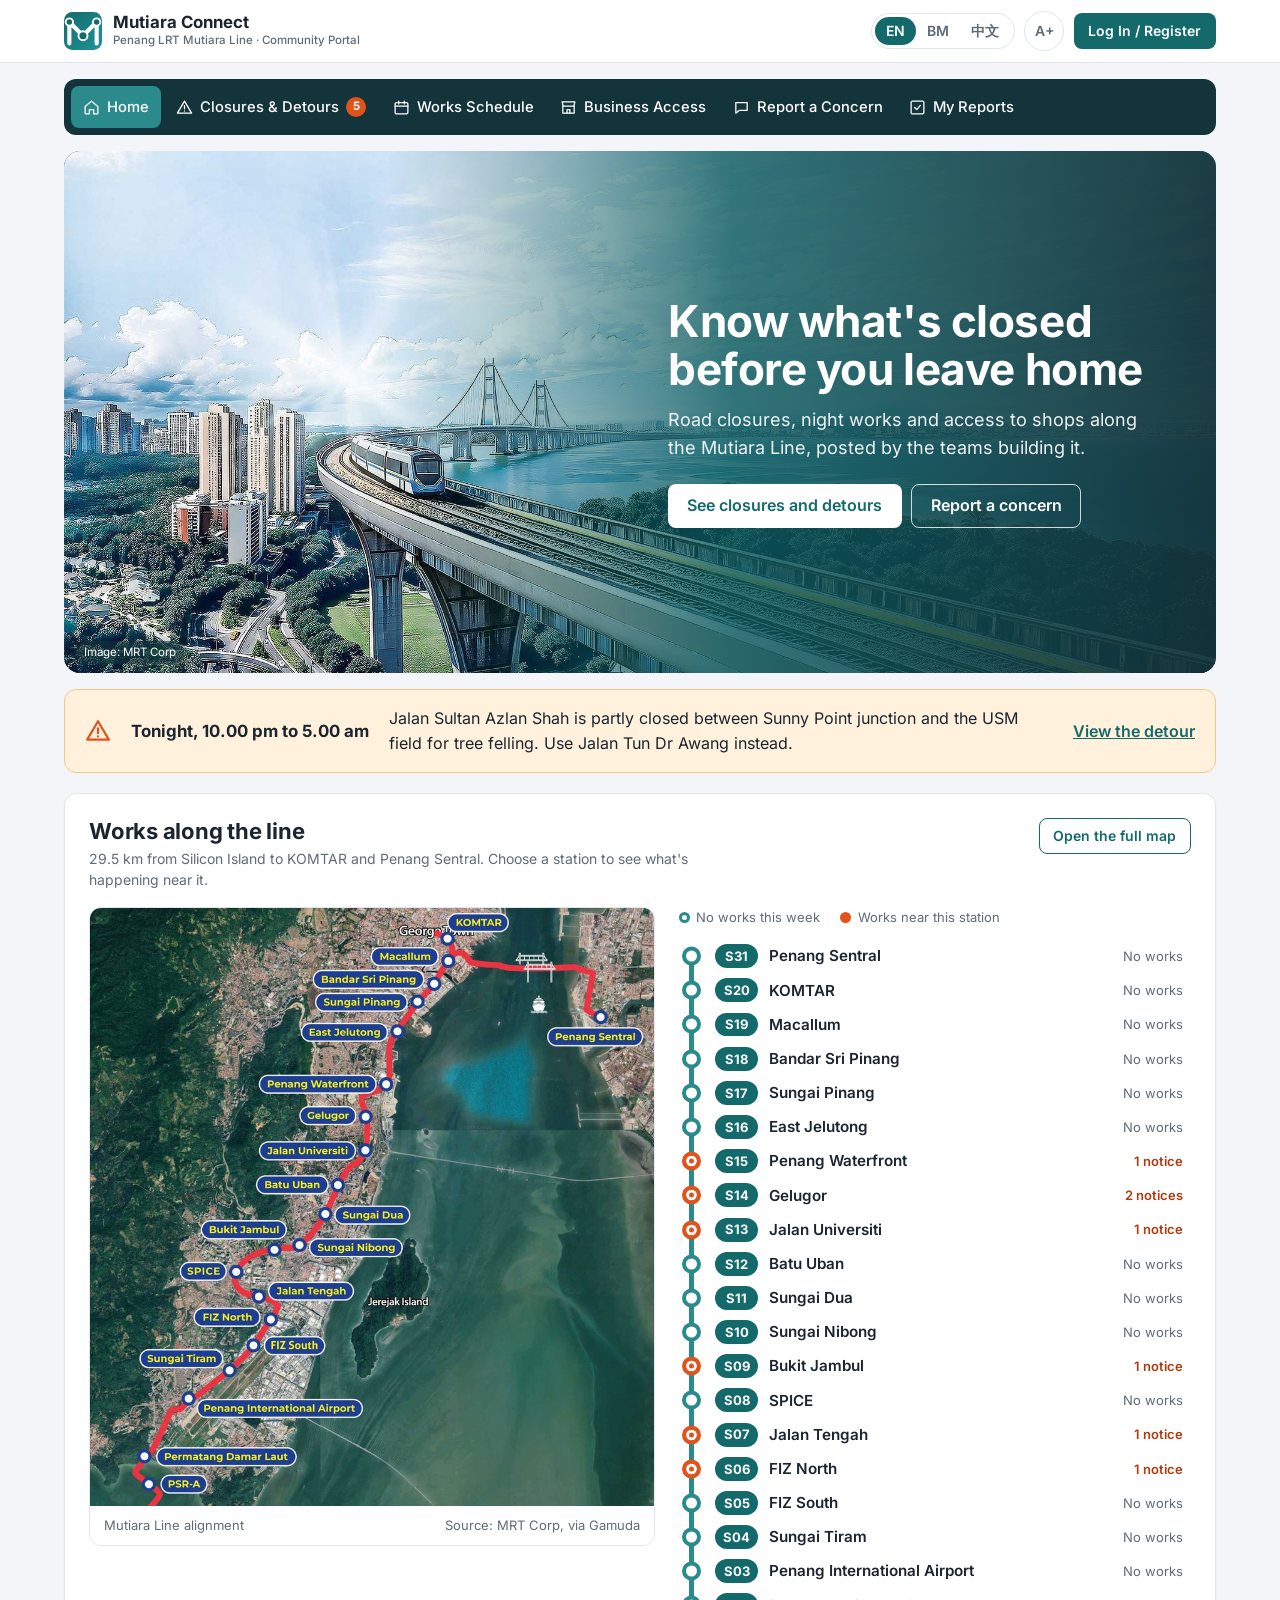
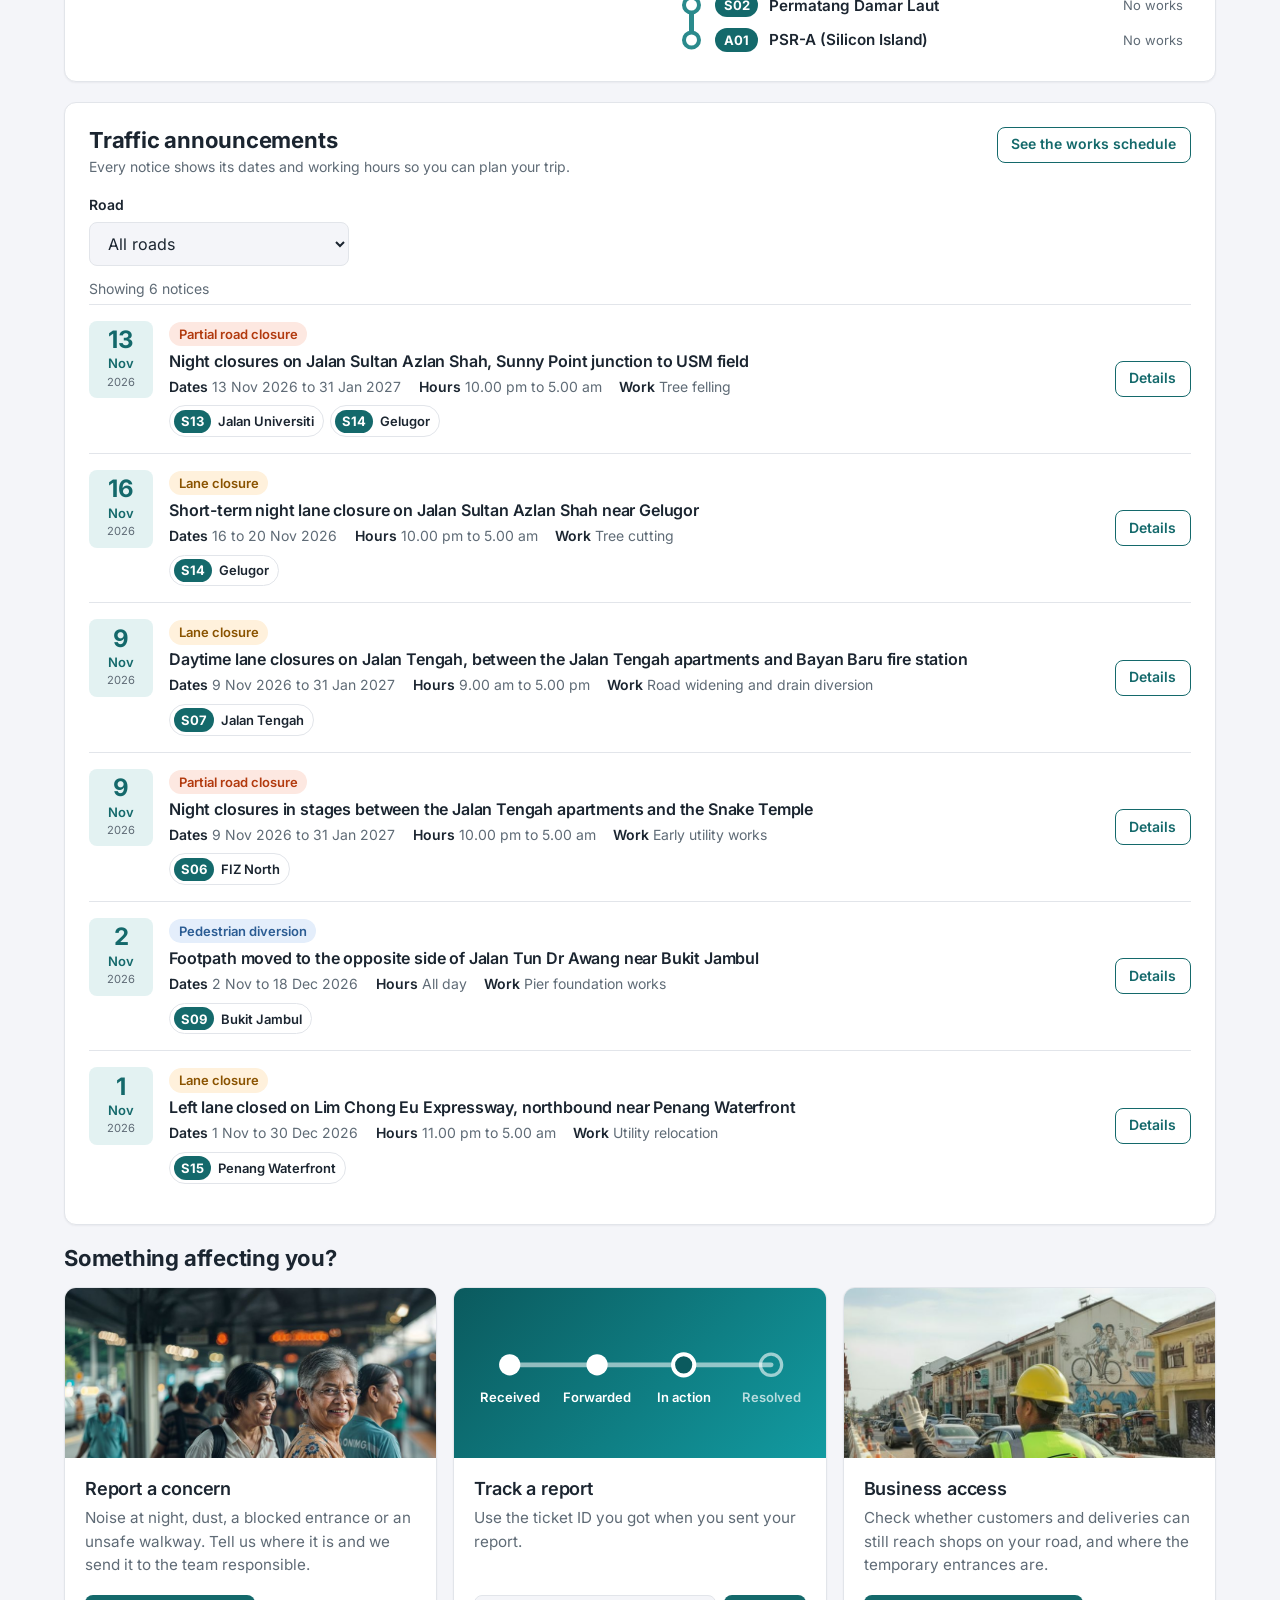
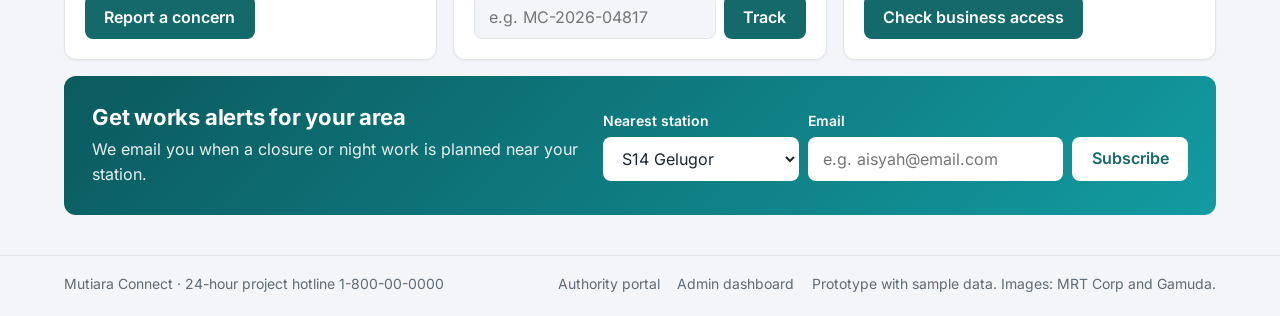
==== commit 771a2da7: "Added a few translations for the HOMEPAGE and updated the index.html file to include the new i18n sc" ====
--- a/index.html
+++ b/index.html
@@ -282,5 +282,6 @@
   <!-- ===== END FOOTER ===== -->
 
   <script src="js/main.js?v=3"></script>
+  <script src="js/i18n-home.js?v=1"></script>
 </body>
 </html>
